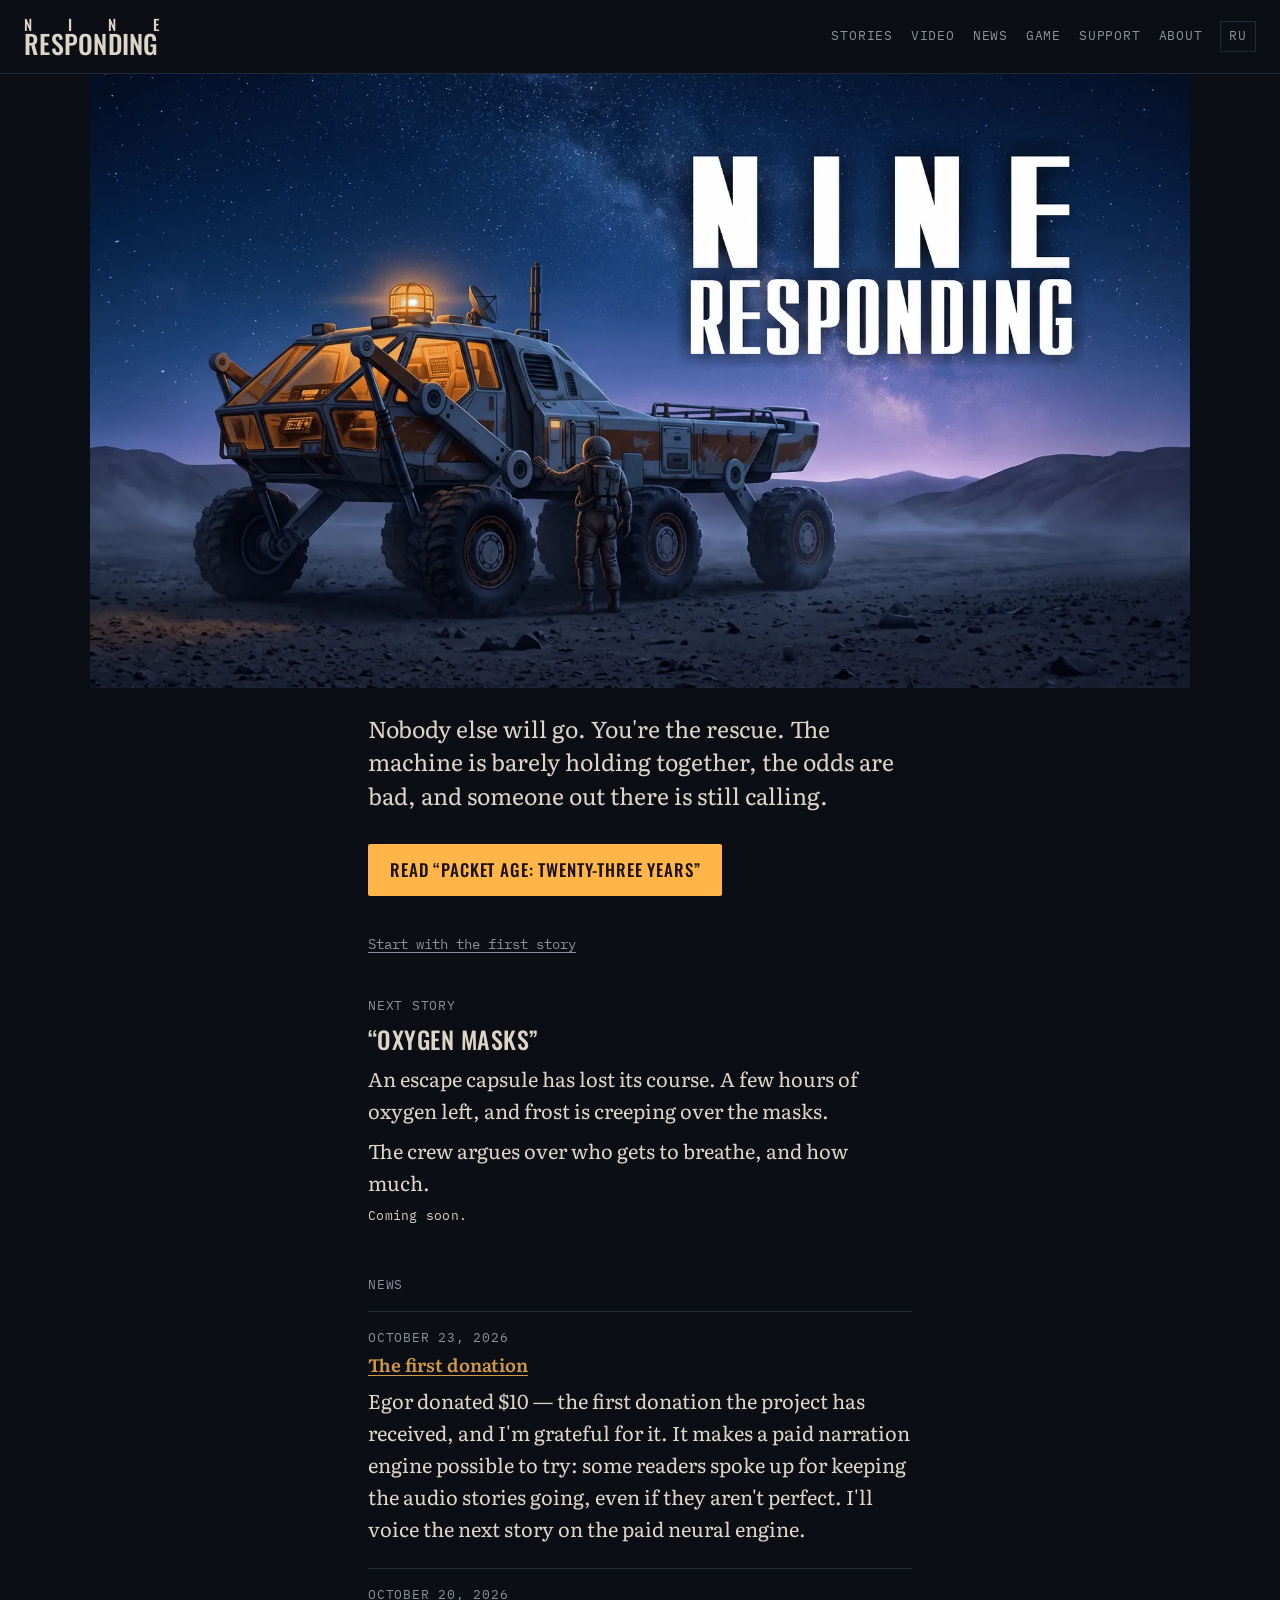
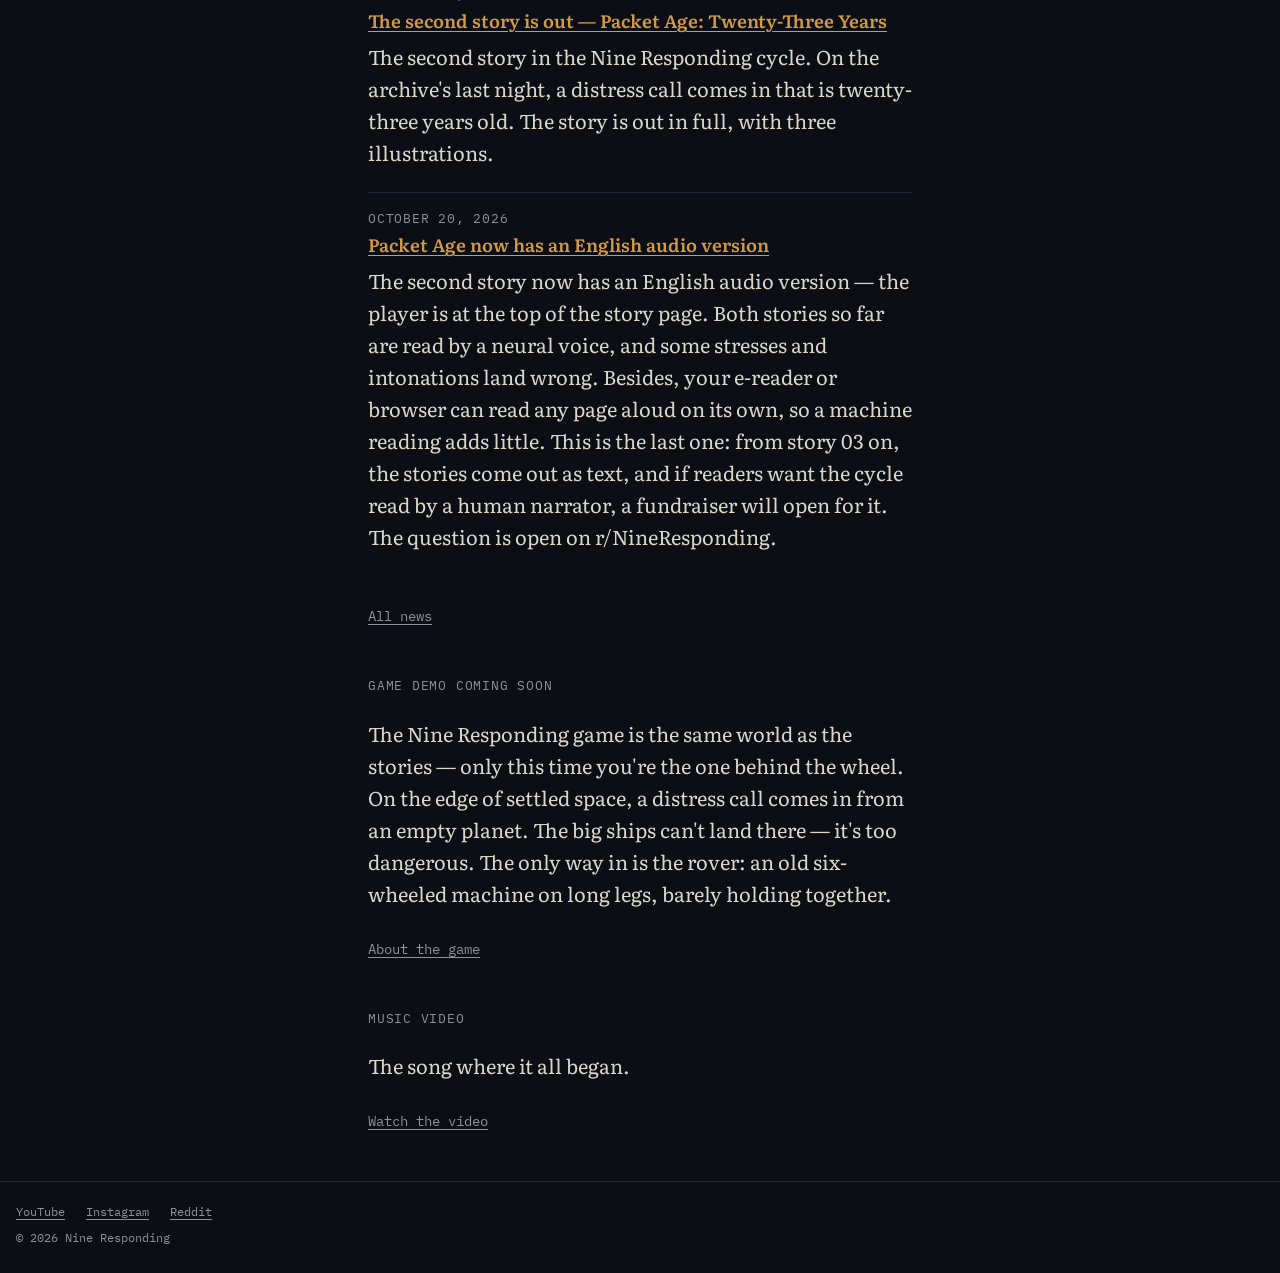
==== index.html @ 2dfd5218 "Сборка из a8caad0" ====
<!doctype html>
<html lang="en">
<head>
<meta charset="utf-8">
<meta name="viewport" content="width=device-width, initial-scale=1">
<title>Nine Responding</title>
<meta name="description" content="Nobody else will go. You&#x27;re the rescue. The machine is barely holding together, the odds are bad, and someone out there is still calling.">
<meta property="og:title" content="Nine Responding">
<meta property="og:description" content="Nobody else will go. You&#x27;re the rescue. The machine is barely holding together, the odds are bad, and someone out there is still calling.">
<meta property="og:type" content="website">
<script type="module" src="https://static.cloudflareinsights.com/beacon.min.js" data-cf-beacon='{"token": "5e5eaa38a6b947d298959b87df65c44a"}'></script>
<link rel="canonical" href="https://nineresponding.com/">
<meta property="og:image" content="https://nineresponding.com/assets/key-art-draft-1600.webp">
<meta name="theme-color" content="#0b0e14">
<link rel="icon" href="/favicon-32.png" type="image/png" sizes="32x32">
<link rel="apple-touch-icon" href="/apple-touch-icon.png">
<link rel="preload" href="/fonts/literata-cyrillic-400-normal.woff2" as="font" type="font/woff2" crossorigin>
<link rel="stylesheet" href="/style.css?v=d3aee0e0">
<script src="/site.js?v=2325789d" defer></script>
</head>
<body>
<a class="skip" href="#main">Skip to content</a>
<header class="site-header">
  <a class="logo" href="/" aria-label="Nine Responding">
    <span class="logo-top" aria-hidden="true"><span>N</span><span>I</span><span>N</span><span>E</span></span>
    <span class="logo-bottom" aria-hidden="true">RESPONDING</span>
  </a>
  <nav class="site-nav"><a href="/stories/">Stories</a><a href="/video/">Video</a><a href="/news/">News</a><a href="/game/">Game</a><a href="/support/">Support</a><a href="/about/">About</a><a class="lang" href="https://9resp.ru/" hreflang="ru" aria-label="Русская версия">RU</a></nav>
</header>
<main id="main">
<section class="hero"><img class="hero-art" src="/assets/key-art-draft-800.webp" srcset="/assets/key-art-draft-800.webp 800w, /assets/key-art-draft-1600.webp 1600w" sizes="(min-width: 1100px) 1100px, 100vw" width="1600" height="893" alt="A six-wheeled rover with an amber beacon and a person in a spacesuit on a night plain under a starry sky" fetchpriority="high"><div class="hero-text wrap"><p class="logline">Nobody else will go. You&#x27;re the rescue. The machine is barely holding together, the odds are bad, and someone out there is still calling.</p><a class="btn btn-primary" href="/stories/02-packet-age/">Read “Packet Age: Twenty-Three Years”</a><p><a class="quiet" href="/stories/01-rover-graveyard/">Start with the first story</a></p></div></section>
<section class="next-story wrap block"><h2 class="label">Next story</h2><p class="next-title">“Oxygen Masks”</p><p class="next-teaser">An escape capsule has lost its course. A few hours of oxygen left, and frost is creeping over the masks.</p><p class="next-teaser">The crew argues over who gets to breathe, and how much.</p><p class="next-date">Coming soon.</p></section>
<section class="wrap block"><h2 class="label">News</h2><ul class="news"><li><p class="meta">October 23, 2026</p><h3><a href="/support/">The first donation</a></h3><p>Egor donated $10 — the first donation the project has received, and I'm grateful for it. It makes a paid narration engine possible to try: some readers spoke up for keeping the audio stories going, even if they aren't perfect. I'll voice the next story on the paid neural engine.</p></li><li><p class="meta">October 20, 2026</p><h3><a href="/stories/02-packet-age/">The second story is out — Packet Age: Twenty-Three Years</a></h3><p>The second story in the Nine Responding cycle. On the archive's last night, a distress call comes in that is twenty-three years old. The story is out in full, with three illustrations.</p></li><li><p class="meta">October 20, 2026</p><h3><a href="https://www.reddit.com/r/NineResponding/comments/1xal564/audio_for_packet_age_is_up_and_its_the_last_one/">Packet Age now has an English audio version</a></h3><p>The second story now has an English audio version — the player is at the top of the story page. Both stories so far are read by a neural voice, and some stresses and intonations land wrong. Besides, your e-reader or browser can read any page aloud on its own, so a machine reading adds little. This is the last one: from story 03 on, the stories come out as text, and if readers want the cycle read by a human narrator, a fundraiser will open for it. The question is open on r/NineResponding.</p></li></ul><p><a class="quiet" href="/news/">All news</a></p></section>
<section class="wrap block"><h2 class="label">Game demo coming soon</h2><p>The Nine Responding game is the same world as the stories — only this time you're the one behind the wheel. On the edge of settled space, a distress call comes in from an empty planet. The big ships can't land there — it's too dangerous. The only way in is the rover: an old six-wheeled machine on long legs, barely holding together.</p><p><a class="quiet" href="/game/">About the game</a></p></section>
<section class="wrap block"><h2 class="label">Music video</h2><p>The song where it all began.</p><p><a class="quiet" href="/video/">Watch the video</a></p></section>
</main>
<footer class="site-footer">
  <p class="socials"><a href="https://www.youtube.com/channel/UCDB4anseFL0eSQk6nNHwFkQ" rel="noopener" target="_blank">YouTube</a> <a href="https://www.instagram.com/nineresponding/" rel="noopener" target="_blank">Instagram</a> <a href="https://www.reddit.com/r/NineResponding/" rel="noopener" target="_blank">Reddit</a></p>
  <p>© 2026 Nine Responding</p>
</footer>
</body>
</html>
---- style.css ----
/* Nine Responding — тёмная кабина, янтарные приборы. Сначала мобильная версия. */

@font-face { font-family: "Literata"; font-style: normal; font-weight: 400; font-display: swap;
  src: url(/fonts/literata-cyrillic-400-normal.woff2) format("woff2");
  unicode-range: U+0301,U+0400-045F,U+0490-0491,U+04B0-04B1,U+2116; }
@font-face { font-family: "Literata"; font-style: normal; font-weight: 400; font-display: swap;
  src: url(/fonts/literata-latin-400-normal.woff2) format("woff2");
  unicode-range: U+0000-00FF,U+0131,U+0152-0153,U+02BB-02BC,U+02C6,U+02DA,U+02DC,U+0304,U+0308,U+0329,U+2000-206F,U+20AC,U+2122,U+2191,U+2193,U+2212,U+2215,U+FEFF,U+FFFD; }
@font-face { font-family: "Literata"; font-style: italic; font-weight: 400; font-display: swap;
  src: url(/fonts/literata-cyrillic-400-italic.woff2) format("woff2");
  unicode-range: U+0301,U+0400-045F,U+0490-0491,U+04B0-04B1,U+2116; }
@font-face { font-family: "Literata"; font-style: italic; font-weight: 400; font-display: swap;
  src: url(/fonts/literata-latin-400-italic.woff2) format("woff2");
  unicode-range: U+0000-00FF,U+0131,U+0152-0153,U+02BB-02BC,U+02C6,U+02DA,U+02DC,U+0304,U+0308,U+0329,U+2000-206F,U+20AC,U+2122,U+2191,U+2193,U+2212,U+2215,U+FEFF,U+FFFD; }
@font-face { font-family: "Literata"; font-style: normal; font-weight: 600; font-display: swap;
  src: url(/fonts/literata-cyrillic-600-normal.woff2) format("woff2");
  unicode-range: U+0301,U+0400-045F,U+0490-0491,U+04B0-04B1,U+2116; }
@font-face { font-family: "Literata"; font-style: normal; font-weight: 600; font-display: swap;
  src: url(/fonts/literata-latin-600-normal.woff2) format("woff2");
  unicode-range: U+0000-00FF,U+0131,U+0152-0153,U+02BB-02BC,U+02C6,U+02DA,U+02DC,U+0304,U+0308,U+0329,U+2000-206F,U+20AC,U+2122,U+2191,U+2193,U+2212,U+2215,U+FEFF,U+FFFD; }
@font-face { font-family: "Oswald"; font-weight: 500; font-display: swap;
  src: url(/fonts/oswald-cyrillic-500-normal.woff2) format("woff2");
  unicode-range: U+0301,U+0400-045F,U+0490-0491,U+04B0-04B1,U+2116; }
@font-face { font-family: "Oswald"; font-weight: 500; font-display: swap;
  src: url(/fonts/oswald-latin-500-normal.woff2) format("woff2");
  unicode-range: U+0000-00FF,U+0131,U+0152-0153,U+02BB-02BC,U+02C6,U+02DA,U+02DC,U+0304,U+0308,U+0329,U+2000-206F,U+20AC,U+2122,U+2191,U+2193,U+2212,U+2215,U+FEFF,U+FFFD; }
@font-face { font-family: "IBM Plex Mono"; font-weight: 400; font-display: swap;
  src: url(/fonts/ibm-plex-mono-cyrillic-400-normal.woff2) format("woff2");
  unicode-range: U+0301,U+0400-045F,U+0490-0491,U+04B0-04B1,U+2116; }
@font-face { font-family: "IBM Plex Mono"; font-weight: 400; font-display: swap;
  src: url(/fonts/ibm-plex-mono-latin-400-normal.woff2) format("woff2");
  unicode-range: U+0000-00FF,U+0131,U+0152-0153,U+02BB-02BC,U+02C6,U+02DA,U+02DC,U+0304,U+0308,U+0329,U+2000-206F,U+20AC,U+2122,U+2191,U+2193,U+2212,U+2215,U+FEFF,U+FFFD; }

:root {
  --bg: #0b0e14;
  --bg-raised: #121824;
  --line: #222a39;
  --text: #ddd6c8;
  --muted: #8d919b;
  --amber: #ffb547;
  --amber-dim: #d39a45;
  --on-amber: #1a1206;
  --read: "Literata", Georgia, serif;
  --display: "Oswald", "Arial Narrow", sans-serif;
  --mono: "IBM Plex Mono", ui-monospace, monospace;
  --gutter: 16px;
  color-scheme: dark;
}

*, *::before, *::after { box-sizing: border-box; }
html { -webkit-text-size-adjust: 100%; }
body {
  margin: 0;
  background: var(--bg);
  color: var(--text);
  font: 400 18px/1.6 var(--read);
  min-height: 100vh;
  display: flex;
  flex-direction: column;
}
main { flex: 1; }
img { max-width: 100%; height: auto; display: block; }
a { color: var(--amber-dim); text-underline-offset: 3px; }
a:hover { color: var(--amber); }
:focus-visible { outline: 2px solid var(--amber); outline-offset: 3px; }

.skip { position: absolute; left: -9999px; }
.skip:focus { left: var(--gutter); top: 8px; background: var(--amber); color: var(--on-amber); padding: 6px 10px; z-index: 10; }

.wrap { max-width: 36rem; margin: 0 auto; padding: 0 var(--gutter); }

/* шапка */
.site-header {
  display: flex; flex-wrap: wrap; align-items: center; justify-content: space-between;
  gap: 12px 20px; padding: 14px var(--gutter);
  border-bottom: 1px solid var(--line);
}
.logo { display: inline-flex; flex-direction: column; text-decoration: none; color: var(--text);
  font-family: var(--display); font-weight: 500; text-transform: uppercase; line-height: .9; }
.logo:hover { color: var(--amber); }
.logo-top { display: flex; justify-content: space-between; font-size: 13px; }
.logo-bottom { font-size: 22px; letter-spacing: .01em; }
.site-nav { display: flex; flex-wrap: wrap; gap: 4px 18px; font: 400 13px/1.4 var(--mono); text-transform: uppercase; letter-spacing: .06em; }
.site-nav a { color: var(--muted); text-decoration: none; padding: 6px 0; }
.site-nav a:hover, .site-nav a[aria-current] { color: var(--amber); }
.site-nav .lang { border: 1px solid var(--line); padding: 5px 8px; }

/* подписи-приборы */
.meta, .label, .note, .caption, .next-date, .end-mark, .draft {
  font-family: var(--mono); font-size: 13px; letter-spacing: .06em; text-transform: uppercase; color: var(--muted);
}
.label { margin: 0 0 16px; font-weight: 400; }
.note, .caption { text-transform: none; letter-spacing: 0; }

/* кнопки */
.btn {
  display: block; text-align: center; text-decoration: none;
  font: 500 17px/1.2 var(--display); text-transform: uppercase; letter-spacing: .05em;
  padding: 16px 22px; margin: 8px 0; border-radius: 2px;
}
.btn-primary { background: var(--amber); color: var(--on-amber); }
.btn-primary:hover { background: #ffc66e; color: var(--on-amber); }
.btn-secondary { border: 1px solid var(--amber-dim); color: var(--amber-dim); }
.btn-secondary:hover { border-color: var(--amber); color: var(--amber); }
.quiet { font-family: var(--mono); font-size: 14px; color: var(--muted); }

/* главная */
.hero { margin-bottom: 40px; }
.hero-art { width: 100%; max-width: 1100px; margin: 0 auto; }
.hero-text { padding-top: 24px; }
.logline { font-size: 21px; line-height: 1.45; margin: 0 0 24px; }
.block { margin-bottom: 48px; }

/* списки */
.page-title { font: 500 30px/1.15 var(--display); text-transform: uppercase; letter-spacing: .03em; margin: 32px 0 24px; }
.section-title { font: 500 22px/1.2 var(--display); text-transform: uppercase; letter-spacing: .06em; color: var(--amber); margin: 40px 0 16px; }
.cards, .news { list-style: none; margin: 0; padding: 0; }
.card { border-top: 1px solid var(--line); }
.card a { display: flex; gap: 16px; align-items: flex-start; padding: 20px 0; color: inherit; text-decoration: none; }
.card-thumb { flex: none; width: 112px; height: 84px; object-fit: cover; border-radius: 2px; background: var(--bg-raised); }
.card-text { min-width: 0; }
.card a:hover .card-title { color: var(--amber); }
.card .meta { margin: 0 0 6px; }
.card-title { font: 500 24px/1.2 var(--display); text-transform: uppercase; letter-spacing: .02em; margin: 0 0 8px; }
.card-summary { margin: 0; color: var(--muted); }
.news li { border-top: 1px solid var(--line); padding: 16px 0; }
.news .meta { margin: 0 0 4px; }
.news h3 { font: 600 18px/1.35 var(--read); margin: 0 0 6px; }
.news p { margin: 0 0 8px; }

/* рассказ */
.story { padding-top: 32px; padding-bottom: 24px; }
.story .meta { margin: 0 0 8px; }
.story-title { font: 500 34px/1.1 var(--display); text-transform: uppercase; letter-spacing: .02em; margin: 0 0 40px; }
.prose p { margin: 0; text-indent: 1.5em; hyphens: auto; }
.prose h2 + p, .prose figure + p, .prose p:first-child { text-indent: 0; }
.prose h2 {
  font: 500 22px/1.2 var(--display); text-transform: uppercase; letter-spacing: .06em; color: var(--amber);
  margin: 56px 0 24px;
}
.prose h2::before { content: ""; display: block; width: 32px; border-top: 1px solid var(--amber-dim); margin-bottom: 14px; }
.prose > h2:first-child { margin-top: 0; }
.story-end { margin-top: 56px; padding-top: 24px; border-top: 1px solid var(--line); }
.end-mark { margin: 0 0 24px; }
.next-date { color: var(--amber); margin: 0 0 12px; }
.story-end .note { margin: 4px 0 28px; }
.feedback { margin: 0 0 28px; }
.feedback p { margin: 0 0 4px; }
.next-link { font-family: var(--display); text-transform: uppercase; letter-spacing: .04em; font-size: 18px; }
.draft { color: var(--on-amber); background: var(--amber-dim); padding: 6px 10px; margin: 0 0 24px; }

/* клип */
.video { position: relative; aspect-ratio: 16 / 9; background: var(--bg-raised); }
.video iframe, .video video { position: absolute; inset: 0; width: 100%; height: 100%; border: 0; }

.wallet { font-family: var(--mono); word-break: break-all; background: var(--bg-raised); padding: 12px; }
.lead { font-size: 20px; }

/* подвал */
.site-footer { border-top: 1px solid var(--line); padding: 20px var(--gutter); font: 400 12px/1.6 var(--mono); color: var(--muted); }
.site-footer p { margin: 0 0 6px; }
.socials a { margin-right: 14px; color: var(--muted); }
.socials:empty { display: none; }

@media (min-width: 640px) {
  body { font-size: 19px; }
  .btn { display: inline-block; }
  .logo-top { font-size: 15px; }
  .logo-bottom { font-size: 26px; }
  .story-title { font-size: 44px; }
  .page-title { font-size: 36px; }
  .logline { font-size: 23px; }
  .card-thumb { width: 160px; height: 120px; }
  .site-header { padding: 18px 24px; }
}

@media (min-width: 1000px) {
  body { font-size: 20px; }
}

@media (prefers-reduced-motion: reduce) {
  * { scroll-behavior: auto !important; transition: none !important; }
}

/* отклик — тише главной кнопки */
.feedback .btn { display: inline-block; font-size: 14px; padding: 9px 16px; }

/* подпись автора и иллюстрации */
.byline { font: 400 13px/1.4 var(--mono); letter-spacing: .04em; color: var(--muted); margin: -28px 0 40px; }
.prose figure { margin: 32px calc(-1 * var(--gutter)); }
.prose figure img { width: 100%; }
@media (min-width: 640px) { .prose figure { margin: 40px 0; } }
.next-date .countdown { color: var(--amber); }
.next-date { text-transform: none; letter-spacing: .02em; color: var(--text); }

/* обо мне */
.about .byline { margin: -12px 0 28px; }
.about p:not(.byline) { margin: 0 0 1em; }
.about .btn { margin-top: 24px; }

.prose figure video { width: 100%; height: auto; display: block; background: var(--bg-raised); }

/* следующий рассказ */
.next-story .label { margin-bottom: 8px; }
.next-title { font: 500 24px/1.2 var(--display); text-transform: uppercase; letter-spacing: .02em; margin: 0 0 8px; }
.next-teaser { margin: 0 0 8px; }
.story-end .next-story { margin: 0 0 28px; }

/* аудиоверсия */
.audio { margin: -16px 0 40px; }
.audio .label { margin-bottom: 8px; }
.audio audio { width: 100%; display: block; }
.audio .note { margin: 8px 0 0; }

/* клип и страница игры */
.clip .video { margin-top: 24px; }
.game p { margin: 0 0 1em; }
.game .btn { margin-top: 24px; }
.game .clip { margin: 32px 0; }

/* знак службы в конце рассказа */
.end-mark { display: flex; align-items: center; gap: 14px; }
.end-mark .emblem { width: 48px; height: 48px; flex: none; }

/* кошелёк */
.wallet-box { margin: 24px 0; }
.btn + .wallet-box { margin-top: 48px; }
.wallet-title { font: 500 22px/1.2 var(--display); text-transform: uppercase; letter-spacing: .06em; color: var(--amber); margin: 0 0 16px; }
.wallet-title::before { content: ""; display: block; width: 32px; border-top: 1px solid var(--amber-dim); margin-bottom: 14px; }
.wallet-box .note { margin: 0 0 8px; }
.wallet-box .copy { display: inline-block; font-size: 14px; padding: 9px 16px; margin: 12px 0; cursor: pointer; background: none; }
.wallet-qr { width: 160px; height: 160px; margin-top: 8px; border-radius: 2px; }
.new-mark { color: var(--amber); }
.cards + .next-story { border-top: 1px solid var(--line); padding-top: 20px; margin-top: 0; }
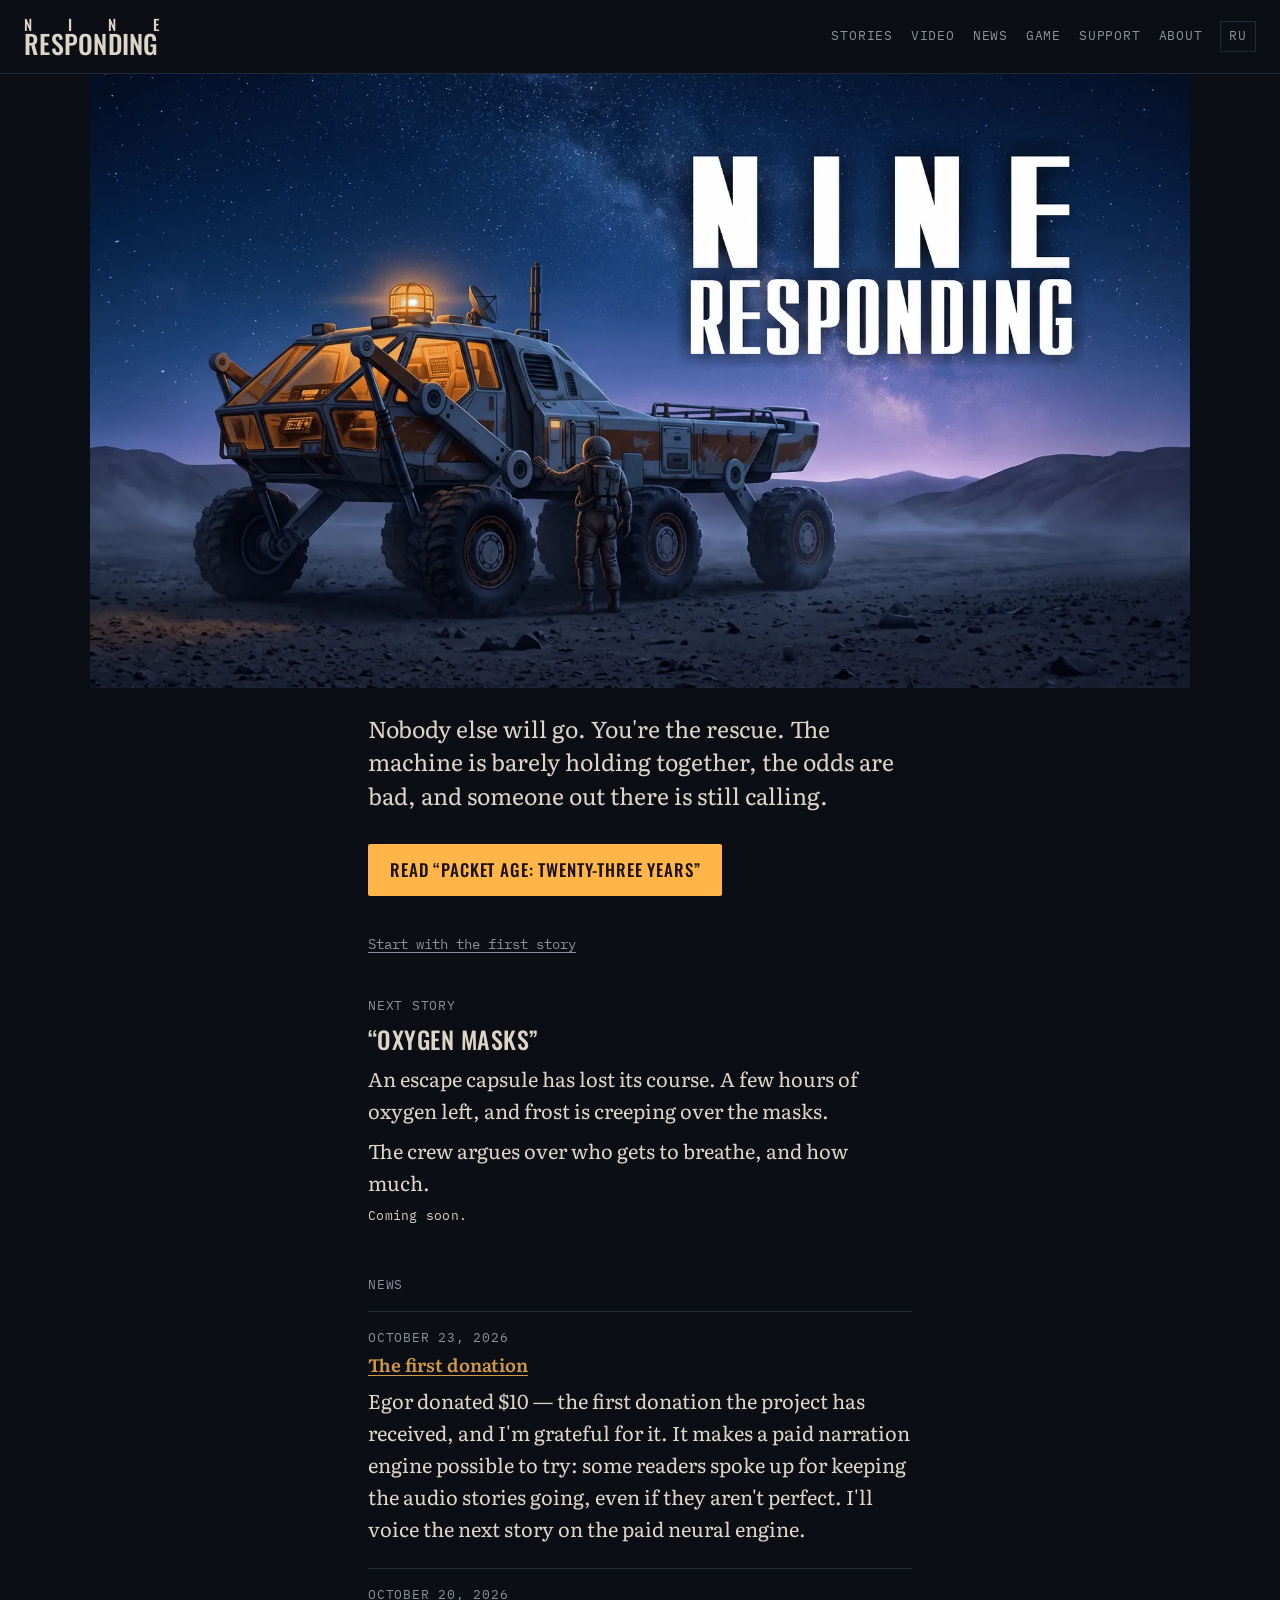
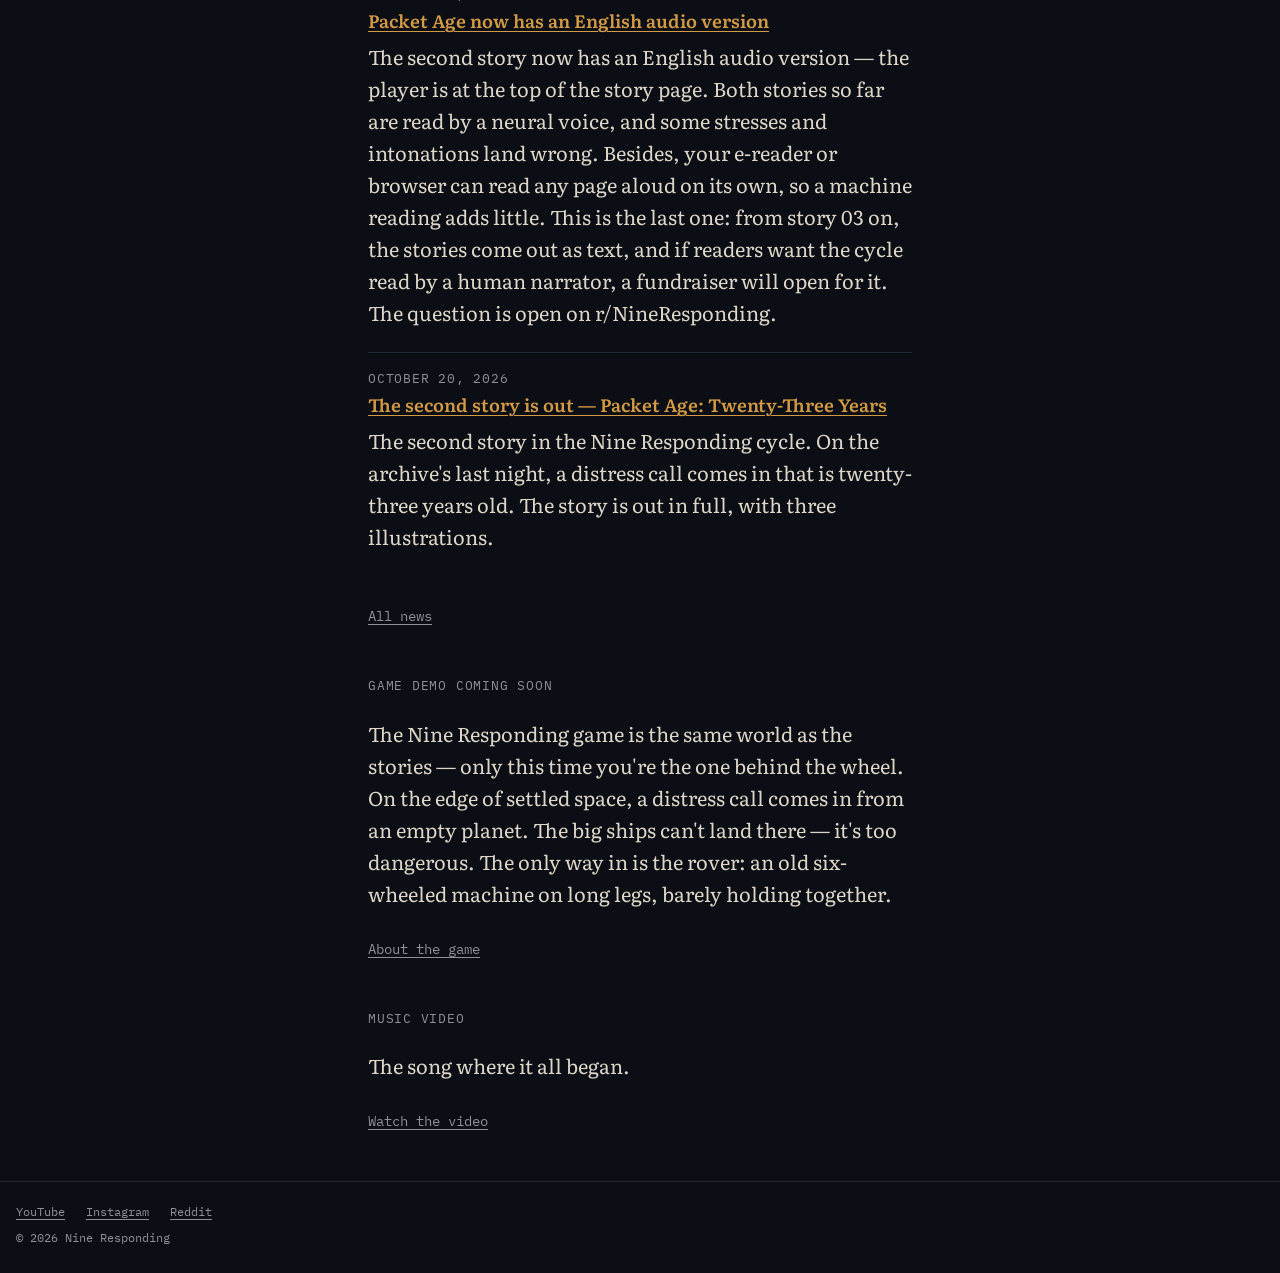
==== commit e08dc00c: "Сборка из a8caad0" ====
--- a/index.html
+++ b/index.html
@@ -30,7 +30,7 @@
 <main id="main">
 <section class="hero"><img class="hero-art" src="/assets/key-art-draft-800.webp" srcset="/assets/key-art-draft-800.webp 800w, /assets/key-art-draft-1600.webp 1600w" sizes="(min-width: 1100px) 1100px, 100vw" width="1600" height="893" alt="A six-wheeled rover with an amber beacon and a person in a spacesuit on a night plain under a starry sky" fetchpriority="high"><div class="hero-text wrap"><p class="logline">Nobody else will go. You&#x27;re the rescue. The machine is barely holding together, the odds are bad, and someone out there is still calling.</p><a class="btn btn-primary" href="/stories/02-packet-age/">Read “Packet Age: Twenty-Three Years”</a><p><a class="quiet" href="/stories/01-rover-graveyard/">Start with the first story</a></p></div></section>
 <section class="next-story wrap block"><h2 class="label">Next story</h2><p class="next-title">“Oxygen Masks”</p><p class="next-teaser">An escape capsule has lost its course. A few hours of oxygen left, and frost is creeping over the masks.</p><p class="next-teaser">The crew argues over who gets to breathe, and how much.</p><p class="next-date">Coming soon.</p></section>
-<section class="wrap block"><h2 class="label">News</h2><ul class="news"><li><p class="meta">October 23, 2026</p><h3><a href="/support/">The first donation</a></h3><p>Egor donated $10 — the first donation the project has received, and I'm grateful for it. It makes a paid narration engine possible to try: some readers spoke up for keeping the audio stories going, even if they aren't perfect. I'll voice the next story on the paid neural engine.</p></li><li><p class="meta">October 20, 2026</p><h3><a href="/stories/02-packet-age/">The second story is out — Packet Age: Twenty-Three Years</a></h3><p>The second story in the Nine Responding cycle. On the archive's last night, a distress call comes in that is twenty-three years old. The story is out in full, with three illustrations.</p></li><li><p class="meta">October 20, 2026</p><h3><a href="https://www.reddit.com/r/NineResponding/comments/1xal564/audio_for_packet_age_is_up_and_its_the_last_one/">Packet Age now has an English audio version</a></h3><p>The second story now has an English audio version — the player is at the top of the story page. Both stories so far are read by a neural voice, and some stresses and intonations land wrong. Besides, your e-reader or browser can read any page aloud on its own, so a machine reading adds little. This is the last one: from story 03 on, the stories come out as text, and if readers want the cycle read by a human narrator, a fundraiser will open for it. The question is open on r/NineResponding.</p></li></ul><p><a class="quiet" href="/news/">All news</a></p></section>
+<section class="wrap block"><h2 class="label">News</h2><ul class="news"><li><p class="meta">October 23, 2026</p><h3><a href="/support/">The first donation</a></h3><p>Egor donated $10 — the first donation the project has received, and I'm grateful for it. It makes a paid narration engine possible to try: some readers spoke up for keeping the audio stories going, even if they aren't perfect. I'll voice the next story on the paid neural engine.</p></li><li><p class="meta">October 20, 2026</p><h3><a href="https://www.reddit.com/r/NineResponding/comments/1xal564/audio_for_packet_age_is_up_and_its_the_last_one/">Packet Age now has an English audio version</a></h3><p>The second story now has an English audio version — the player is at the top of the story page. Both stories so far are read by a neural voice, and some stresses and intonations land wrong. Besides, your e-reader or browser can read any page aloud on its own, so a machine reading adds little. This is the last one: from story 03 on, the stories come out as text, and if readers want the cycle read by a human narrator, a fundraiser will open for it. The question is open on r/NineResponding.</p></li><li><p class="meta">October 20, 2026</p><h3><a href="/stories/02-packet-age/">The second story is out — Packet Age: Twenty-Three Years</a></h3><p>The second story in the Nine Responding cycle. On the archive's last night, a distress call comes in that is twenty-three years old. The story is out in full, with three illustrations.</p></li></ul><p><a class="quiet" href="/news/">All news</a></p></section>
 <section class="wrap block"><h2 class="label">Game demo coming soon</h2><p>The Nine Responding game is the same world as the stories — only this time you're the one behind the wheel. On the edge of settled space, a distress call comes in from an empty planet. The big ships can't land there — it's too dangerous. The only way in is the rover: an old six-wheeled machine on long legs, barely holding together.</p><p><a class="quiet" href="/game/">About the game</a></p></section>
 <section class="wrap block"><h2 class="label">Music video</h2><p>The song where it all began.</p><p><a class="quiet" href="/video/">Watch the video</a></p></section>
 </main>
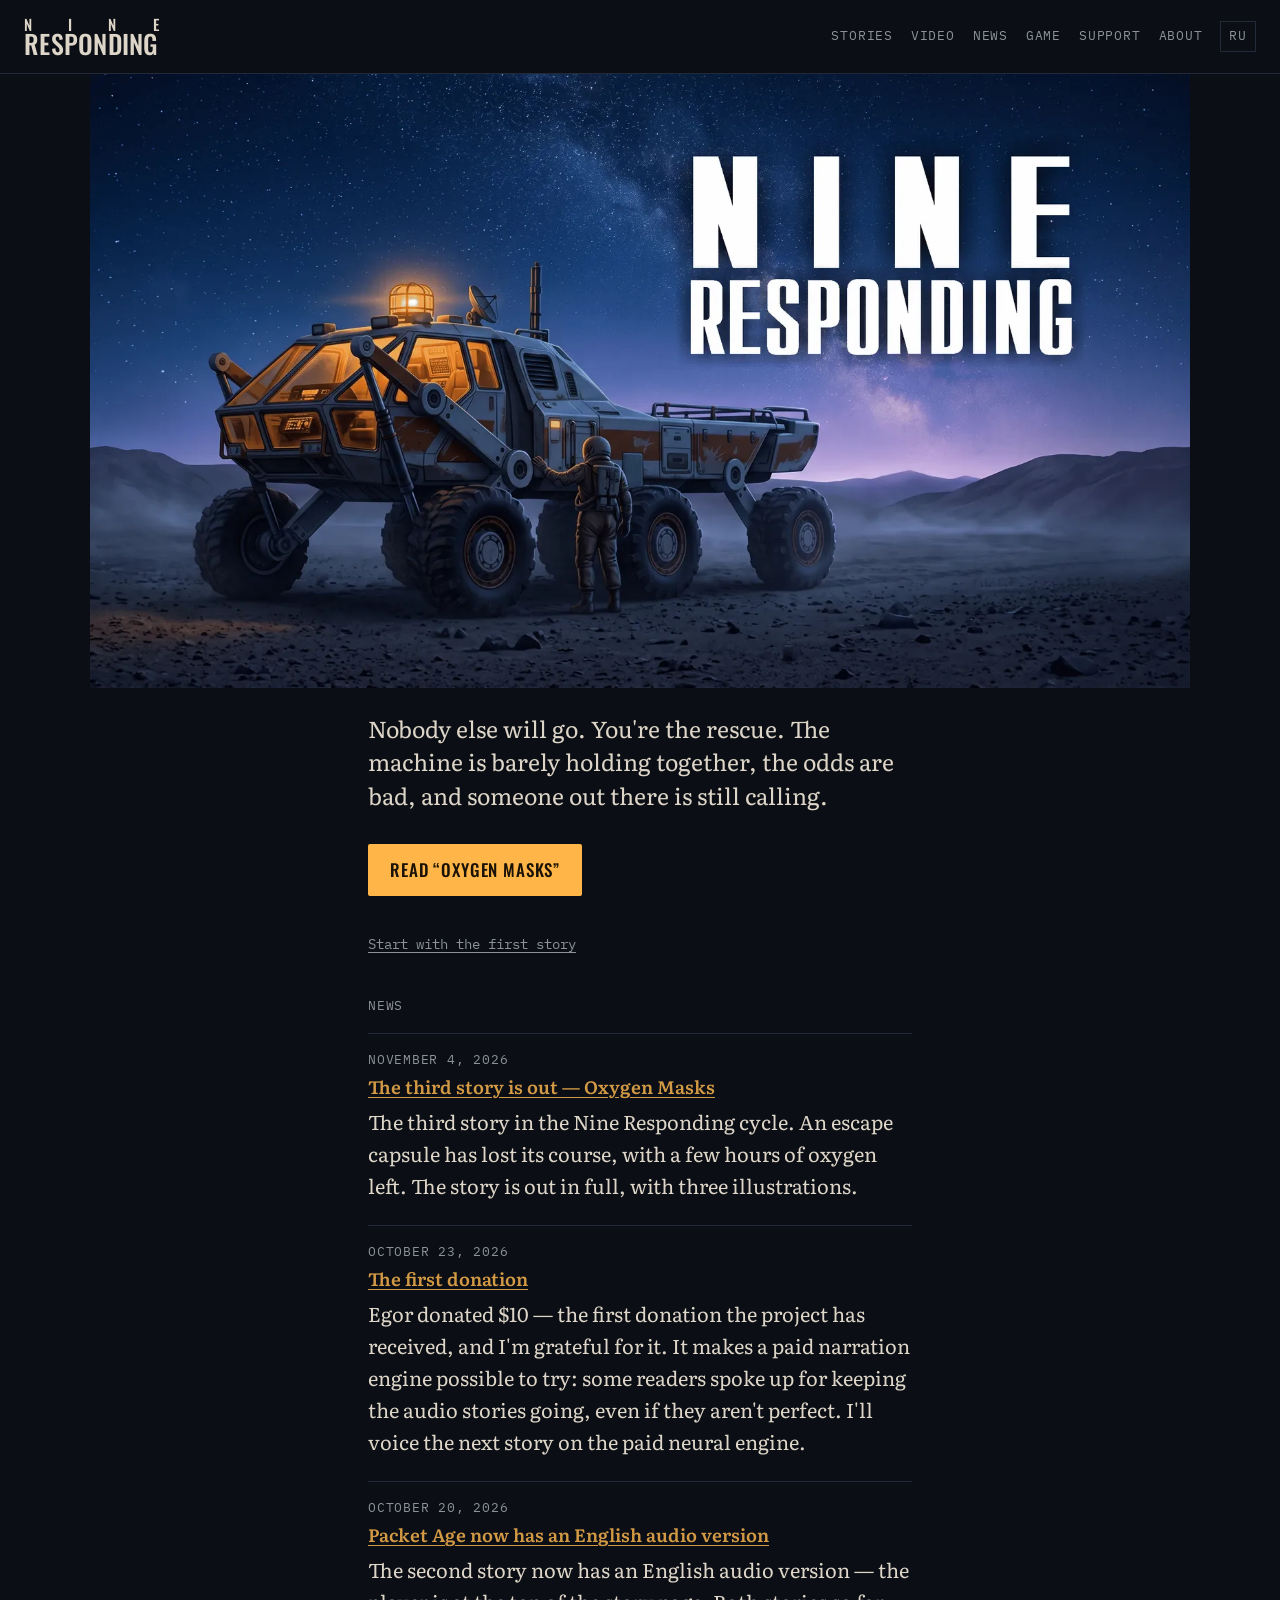
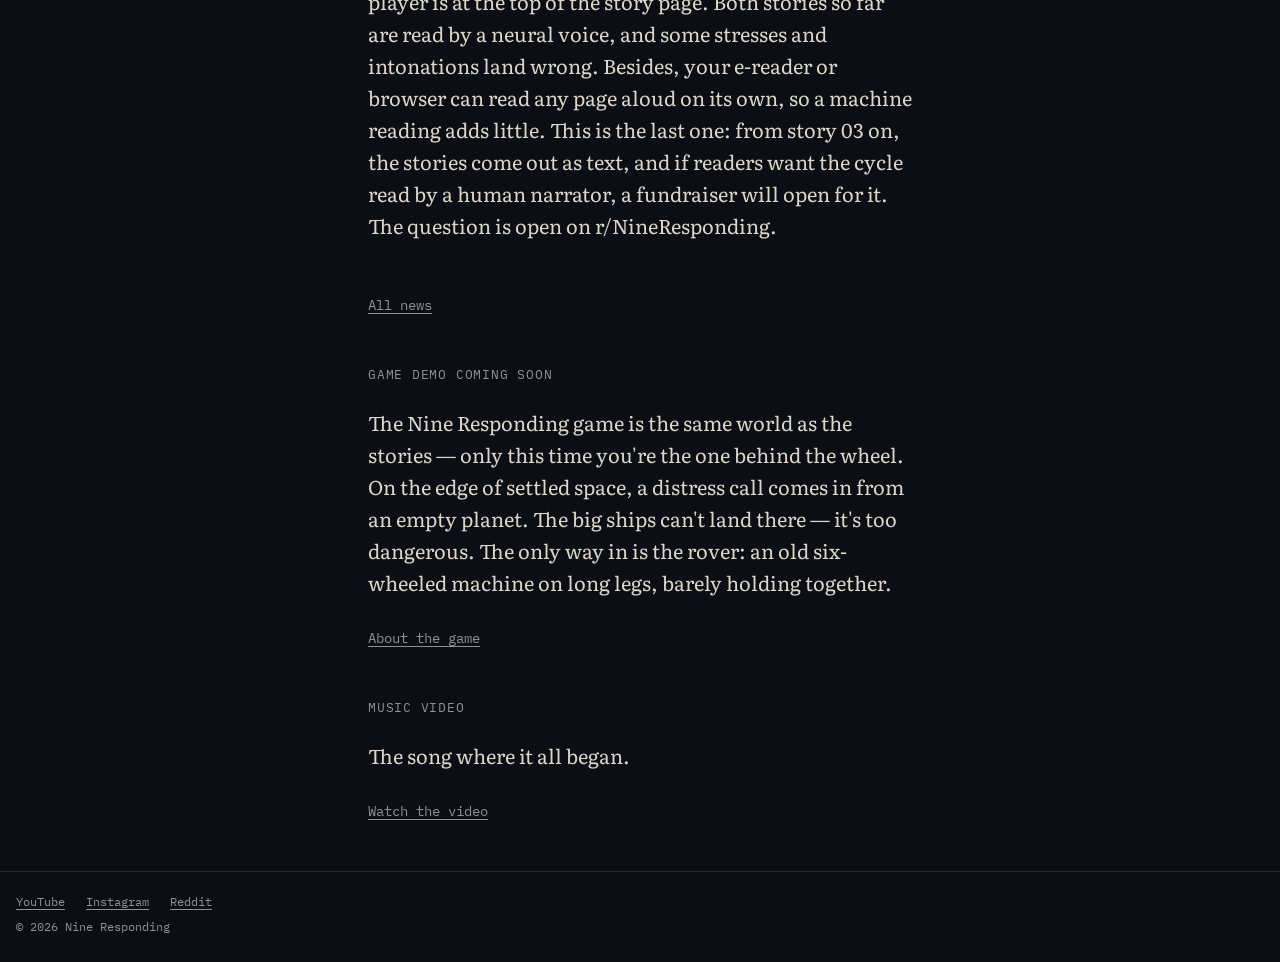
==== commit 98d0b1c8: "Сборка из e8b626c" ====
--- a/index.html
+++ b/index.html
@@ -28,9 +28,9 @@
   <nav class="site-nav"><a href="/stories/">Stories</a><a href="/video/">Video</a><a href="/news/">News</a><a href="/game/">Game</a><a href="/support/">Support</a><a href="/about/">About</a><a class="lang" href="https://9resp.ru/" hreflang="ru" aria-label="Русская версия">RU</a></nav>
 </header>
 <main id="main">
-<section class="hero"><img class="hero-art" src="/assets/key-art-draft-800.webp" srcset="/assets/key-art-draft-800.webp 800w, /assets/key-art-draft-1600.webp 1600w" sizes="(min-width: 1100px) 1100px, 100vw" width="1600" height="893" alt="A six-wheeled rover with an amber beacon and a person in a spacesuit on a night plain under a starry sky" fetchpriority="high"><div class="hero-text wrap"><p class="logline">Nobody else will go. You&#x27;re the rescue. The machine is barely holding together, the odds are bad, and someone out there is still calling.</p><a class="btn btn-primary" href="/stories/02-packet-age/">Read “Packet Age: Twenty-Three Years”</a><p><a class="quiet" href="/stories/01-rover-graveyard/">Start with the first story</a></p></div></section>
-<section class="next-story wrap block"><h2 class="label">Next story</h2><p class="next-title">“Oxygen Masks”</p><p class="next-teaser">An escape capsule has lost its course. A few hours of oxygen left, and frost is creeping over the masks.</p><p class="next-teaser">The crew argues over who gets to breathe, and how much.</p><p class="next-date">Coming soon.</p></section>
-<section class="wrap block"><h2 class="label">News</h2><ul class="news"><li><p class="meta">October 23, 2026</p><h3><a href="/support/">The first donation</a></h3><p>Egor donated $10 — the first donation the project has received, and I'm grateful for it. It makes a paid narration engine possible to try: some readers spoke up for keeping the audio stories going, even if they aren't perfect. I'll voice the next story on the paid neural engine.</p></li><li><p class="meta">October 20, 2026</p><h3><a href="https://www.reddit.com/r/NineResponding/comments/1xal564/audio_for_packet_age_is_up_and_its_the_last_one/">Packet Age now has an English audio version</a></h3><p>The second story now has an English audio version — the player is at the top of the story page. Both stories so far are read by a neural voice, and some stresses and intonations land wrong. Besides, your e-reader or browser can read any page aloud on its own, so a machine reading adds little. This is the last one: from story 03 on, the stories come out as text, and if readers want the cycle read by a human narrator, a fundraiser will open for it. The question is open on r/NineResponding.</p></li><li><p class="meta">October 20, 2026</p><h3><a href="/stories/02-packet-age/">The second story is out — Packet Age: Twenty-Three Years</a></h3><p>The second story in the Nine Responding cycle. On the archive's last night, a distress call comes in that is twenty-three years old. The story is out in full, with three illustrations.</p></li></ul><p><a class="quiet" href="/news/">All news</a></p></section>
+<section class="hero"><img class="hero-art" src="/assets/key-art-draft-800.webp" srcset="/assets/key-art-draft-800.webp 800w, /assets/key-art-draft-1600.webp 1600w" sizes="(min-width: 1100px) 1100px, 100vw" width="1600" height="893" alt="A six-wheeled rover with an amber beacon and a person in a spacesuit on a night plain under a starry sky" fetchpriority="high"><div class="hero-text wrap"><p class="logline">Nobody else will go. You&#x27;re the rescue. The machine is barely holding together, the odds are bad, and someone out there is still calling.</p><a class="btn btn-primary" href="/stories/03-oxygen-masks/">Read “Oxygen Masks”</a><p><a class="quiet" href="/stories/01-rover-graveyard/">Start with the first story</a></p></div></section>
+
+<section class="wrap block"><h2 class="label">News</h2><ul class="news"><li><p class="meta">November 4, 2026</p><h3><a href="/stories/03-oxygen-masks/">The third story is out — Oxygen Masks</a></h3><p>The third story in the Nine Responding cycle. An escape capsule has lost its course, with a few hours of oxygen left. The story is out in full, with three illustrations.</p></li><li><p class="meta">October 23, 2026</p><h3><a href="/support/">The first donation</a></h3><p>Egor donated $10 — the first donation the project has received, and I'm grateful for it. It makes a paid narration engine possible to try: some readers spoke up for keeping the audio stories going, even if they aren't perfect. I'll voice the next story on the paid neural engine.</p></li><li><p class="meta">October 20, 2026</p><h3><a href="https://www.reddit.com/r/NineResponding/comments/1xal564/audio_for_packet_age_is_up_and_its_the_last_one/">Packet Age now has an English audio version</a></h3><p>The second story now has an English audio version — the player is at the top of the story page. Both stories so far are read by a neural voice, and some stresses and intonations land wrong. Besides, your e-reader or browser can read any page aloud on its own, so a machine reading adds little. This is the last one: from story 03 on, the stories come out as text, and if readers want the cycle read by a human narrator, a fundraiser will open for it. The question is open on r/NineResponding.</p></li></ul><p><a class="quiet" href="/news/">All news</a></p></section>
 <section class="wrap block"><h2 class="label">Game demo coming soon</h2><p>The Nine Responding game is the same world as the stories — only this time you're the one behind the wheel. On the edge of settled space, a distress call comes in from an empty planet. The big ships can't land there — it's too dangerous. The only way in is the rover: an old six-wheeled machine on long legs, barely holding together.</p><p><a class="quiet" href="/game/">About the game</a></p></section>
 <section class="wrap block"><h2 class="label">Music video</h2><p>The song where it all began.</p><p><a class="quiet" href="/video/">Watch the video</a></p></section>
 </main>
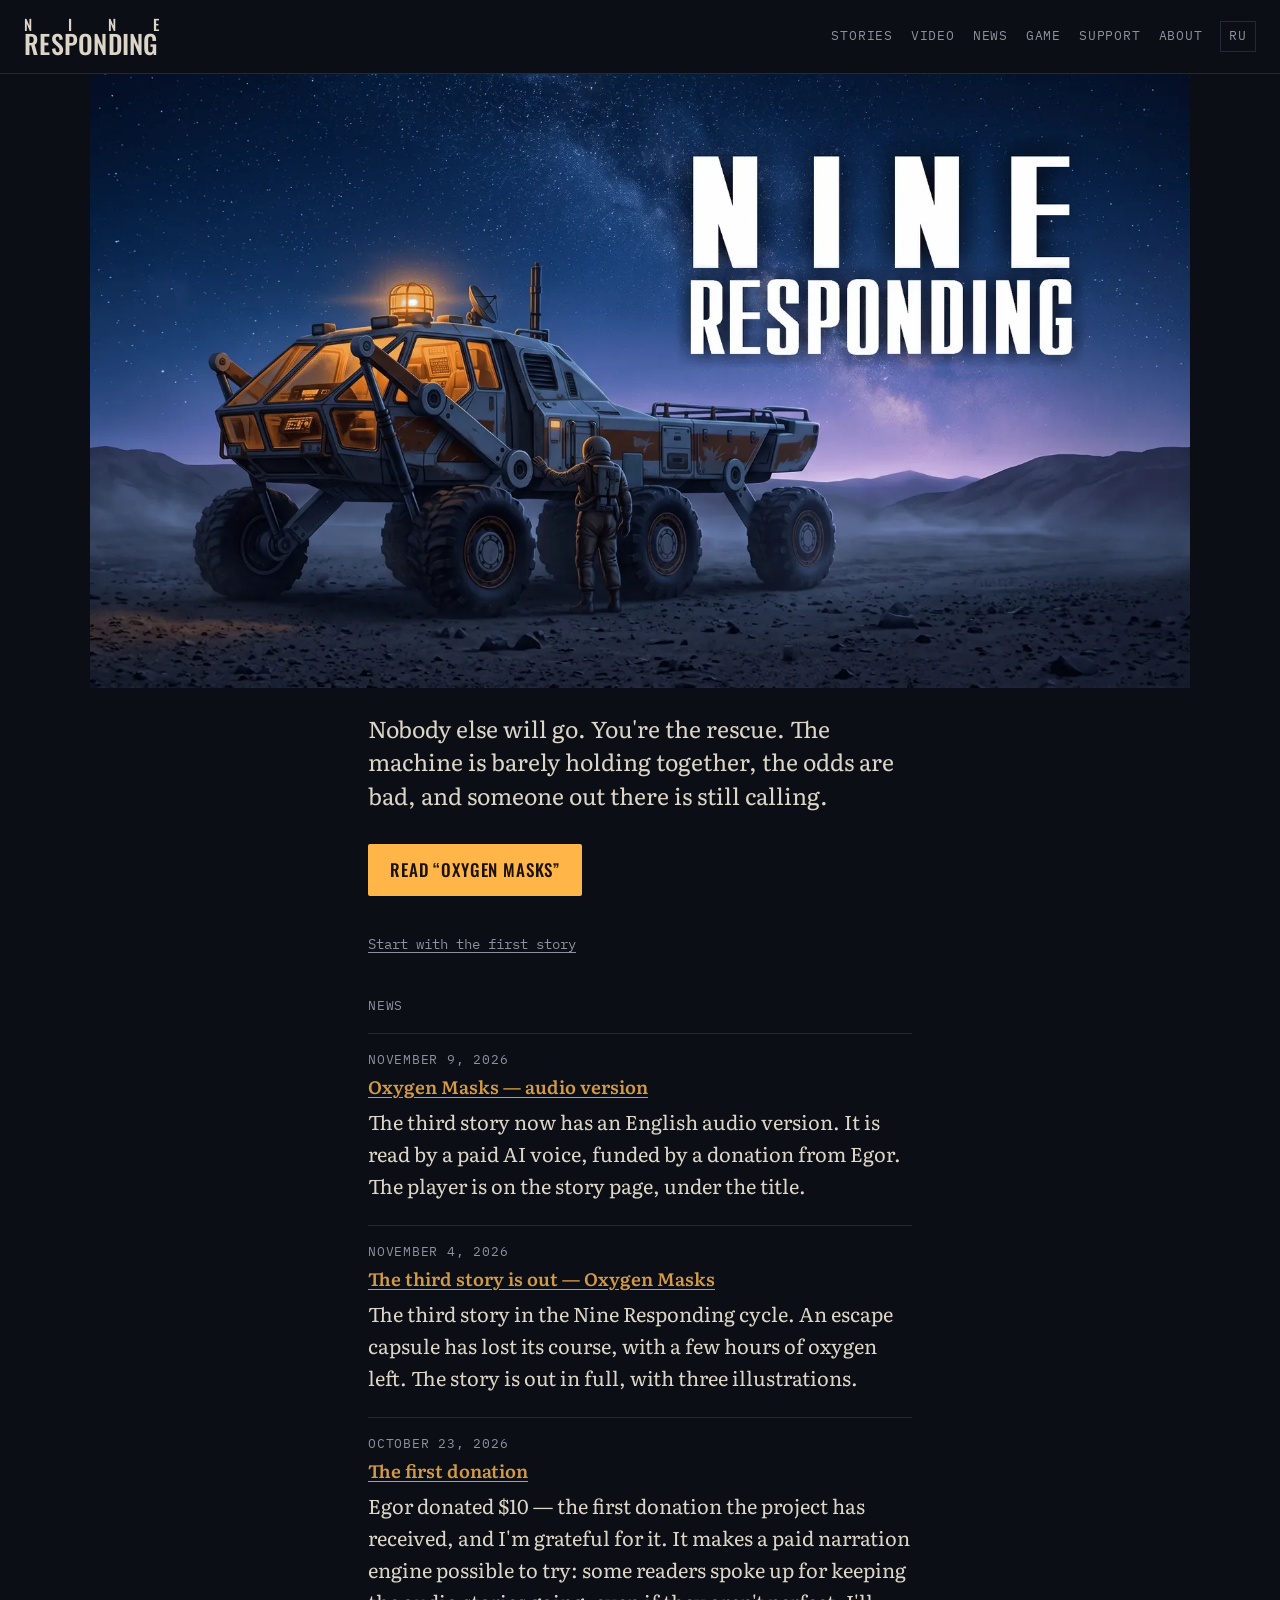
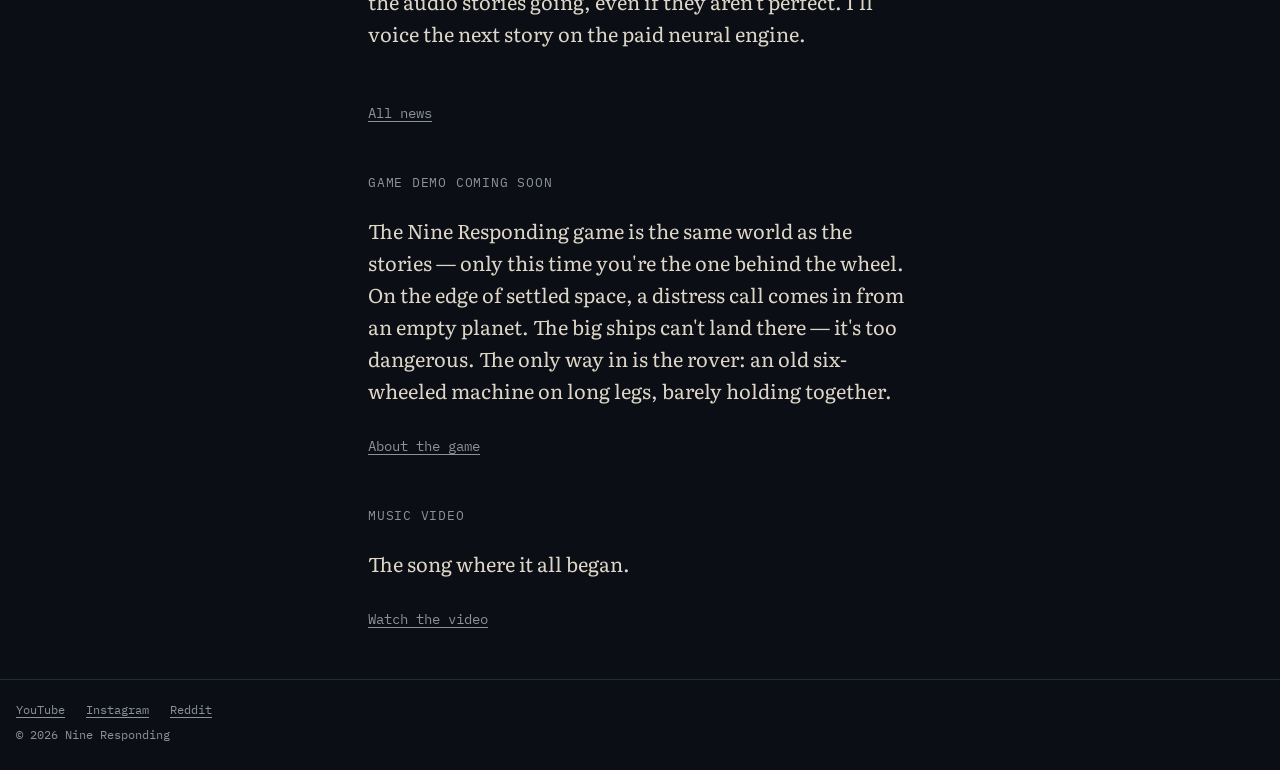
==== commit cbadf52b: "Сборка из 8d0a95a" ====
--- a/index.html
+++ b/index.html
@@ -30,7 +30,7 @@
 <main id="main">
 <section class="hero"><img class="hero-art" src="/assets/key-art-draft-800.webp" srcset="/assets/key-art-draft-800.webp 800w, /assets/key-art-draft-1600.webp 1600w" sizes="(min-width: 1100px) 1100px, 100vw" width="1600" height="893" alt="A six-wheeled rover with an amber beacon and a person in a spacesuit on a night plain under a starry sky" fetchpriority="high"><div class="hero-text wrap"><p class="logline">Nobody else will go. You&#x27;re the rescue. The machine is barely holding together, the odds are bad, and someone out there is still calling.</p><a class="btn btn-primary" href="/stories/03-oxygen-masks/">Read “Oxygen Masks”</a><p><a class="quiet" href="/stories/01-rover-graveyard/">Start with the first story</a></p></div></section>
 
-<section class="wrap block"><h2 class="label">News</h2><ul class="news"><li><p class="meta">November 4, 2026</p><h3><a href="/stories/03-oxygen-masks/">The third story is out — Oxygen Masks</a></h3><p>The third story in the Nine Responding cycle. An escape capsule has lost its course, with a few hours of oxygen left. The story is out in full, with three illustrations.</p></li><li><p class="meta">October 23, 2026</p><h3><a href="/support/">The first donation</a></h3><p>Egor donated $10 — the first donation the project has received, and I'm grateful for it. It makes a paid narration engine possible to try: some readers spoke up for keeping the audio stories going, even if they aren't perfect. I'll voice the next story on the paid neural engine.</p></li><li><p class="meta">October 20, 2026</p><h3><a href="https://www.reddit.com/r/NineResponding/comments/1xal564/audio_for_packet_age_is_up_and_its_the_last_one/">Packet Age now has an English audio version</a></h3><p>The second story now has an English audio version — the player is at the top of the story page. Both stories so far are read by a neural voice, and some stresses and intonations land wrong. Besides, your e-reader or browser can read any page aloud on its own, so a machine reading adds little. This is the last one: from story 03 on, the stories come out as text, and if readers want the cycle read by a human narrator, a fundraiser will open for it. The question is open on r/NineResponding.</p></li></ul><p><a class="quiet" href="/news/">All news</a></p></section>
+<section class="wrap block"><h2 class="label">News</h2><ul class="news"><li><p class="meta">November 9, 2026</p><h3><a href="/stories/03-oxygen-masks/">Oxygen Masks — audio version</a></h3><p>The third story now has an English audio version. It is read by a paid AI voice, funded by a donation from Egor. The player is on the story page, under the title.</p></li><li><p class="meta">November 4, 2026</p><h3><a href="/stories/03-oxygen-masks/">The third story is out — Oxygen Masks</a></h3><p>The third story in the Nine Responding cycle. An escape capsule has lost its course, with a few hours of oxygen left. The story is out in full, with three illustrations.</p></li><li><p class="meta">October 23, 2026</p><h3><a href="/support/">The first donation</a></h3><p>Egor donated $10 — the first donation the project has received, and I'm grateful for it. It makes a paid narration engine possible to try: some readers spoke up for keeping the audio stories going, even if they aren't perfect. I'll voice the next story on the paid neural engine.</p></li></ul><p><a class="quiet" href="/news/">All news</a></p></section>
 <section class="wrap block"><h2 class="label">Game demo coming soon</h2><p>The Nine Responding game is the same world as the stories — only this time you're the one behind the wheel. On the edge of settled space, a distress call comes in from an empty planet. The big ships can't land there — it's too dangerous. The only way in is the rover: an old six-wheeled machine on long legs, barely holding together.</p><p><a class="quiet" href="/game/">About the game</a></p></section>
 <section class="wrap block"><h2 class="label">Music video</h2><p>The song where it all began.</p><p><a class="quiet" href="/video/">Watch the video</a></p></section>
 </main>
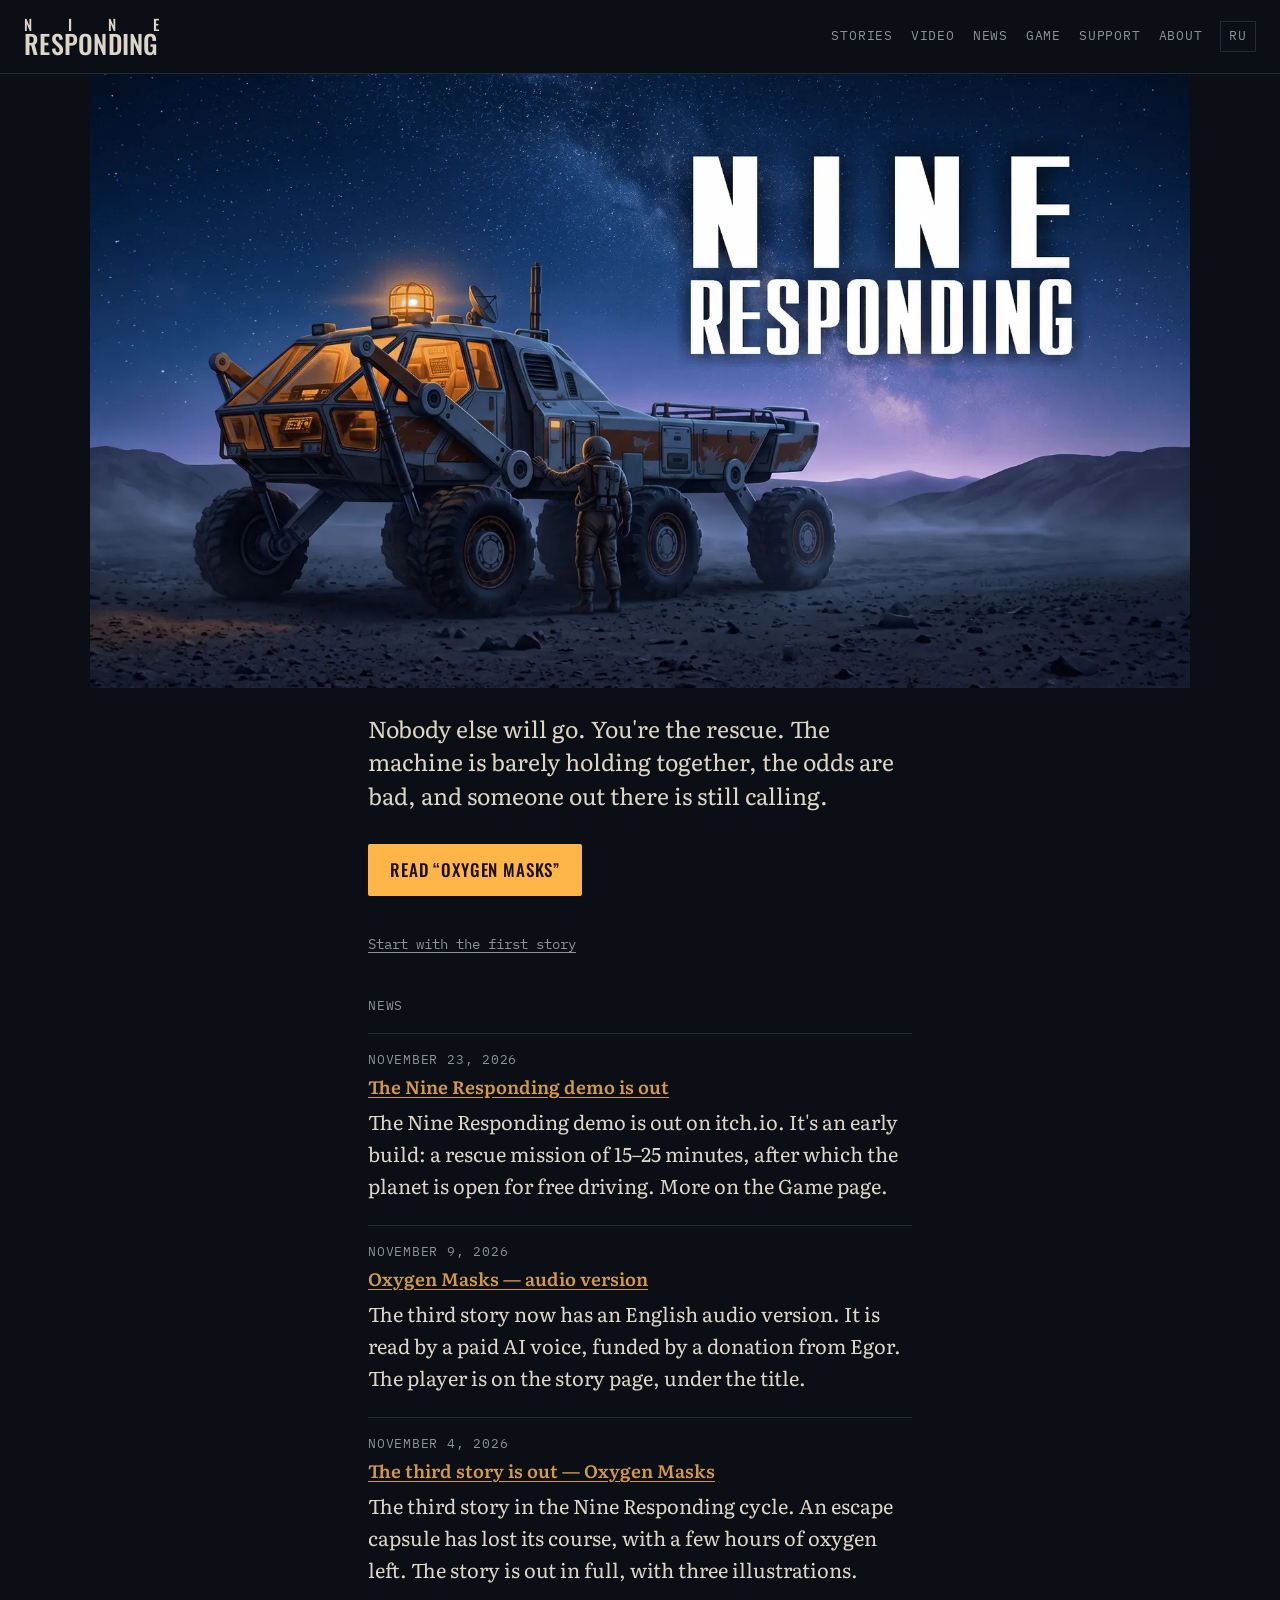
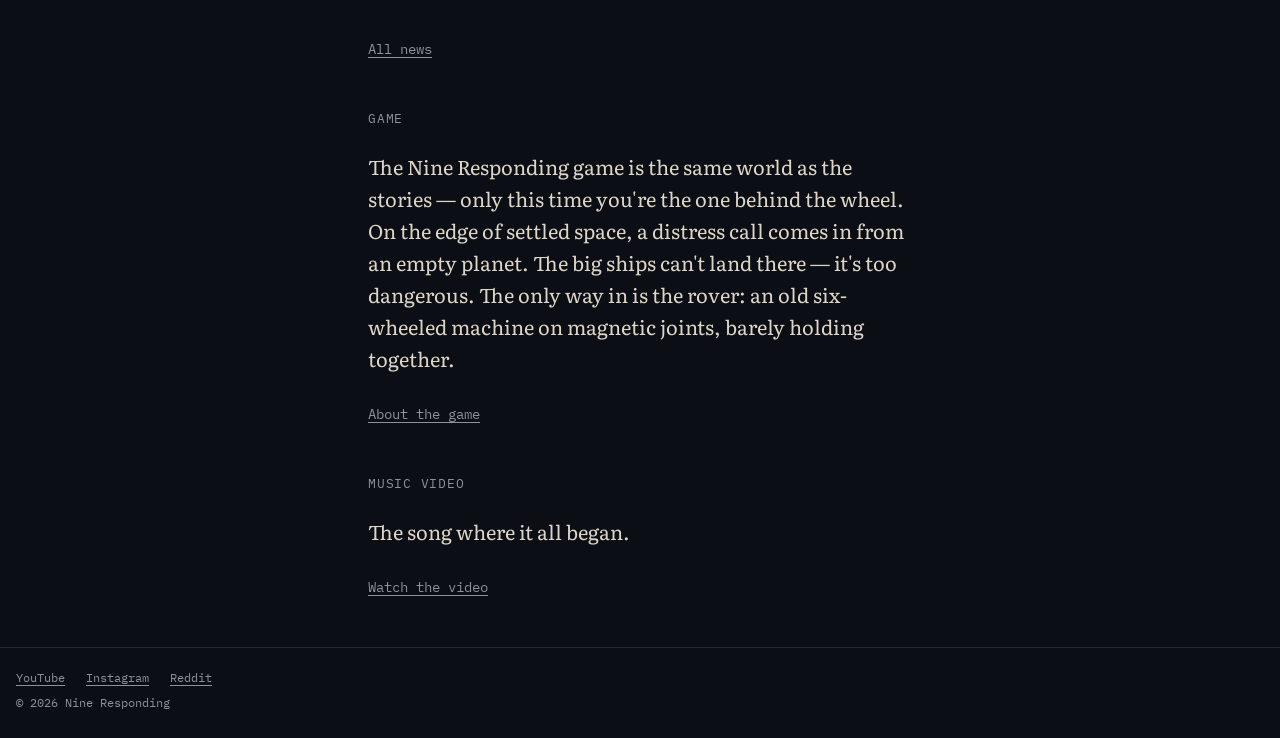
==== commit 905cdd75: "Сборка из c0eea9e" ====
--- a/index.html
+++ b/index.html
@@ -15,7 +15,7 @@
 <link rel="icon" href="/favicon-32.png" type="image/png" sizes="32x32">
 <link rel="apple-touch-icon" href="/apple-touch-icon.png">
 <link rel="preload" href="/fonts/literata-cyrillic-400-normal.woff2" as="font" type="font/woff2" crossorigin>
-<link rel="stylesheet" href="/style.css?v=d3aee0e0">
+<link rel="stylesheet" href="/style.css?v=217d9ea8">
 <script src="/site.js?v=2325789d" defer></script>
 </head>
 <body>
@@ -30,8 +30,8 @@
 <main id="main">
 <section class="hero"><img class="hero-art" src="/assets/key-art-draft-800.webp" srcset="/assets/key-art-draft-800.webp 800w, /assets/key-art-draft-1600.webp 1600w" sizes="(min-width: 1100px) 1100px, 100vw" width="1600" height="893" alt="A six-wheeled rover with an amber beacon and a person in a spacesuit on a night plain under a starry sky" fetchpriority="high"><div class="hero-text wrap"><p class="logline">Nobody else will go. You&#x27;re the rescue. The machine is barely holding together, the odds are bad, and someone out there is still calling.</p><a class="btn btn-primary" href="/stories/03-oxygen-masks/">Read “Oxygen Masks”</a><p><a class="quiet" href="/stories/01-rover-graveyard/">Start with the first story</a></p></div></section>
 
-<section class="wrap block"><h2 class="label">News</h2><ul class="news"><li><p class="meta">November 9, 2026</p><h3><a href="/stories/03-oxygen-masks/">Oxygen Masks — audio version</a></h3><p>The third story now has an English audio version. It is read by a paid AI voice, funded by a donation from Egor. The player is on the story page, under the title.</p></li><li><p class="meta">November 4, 2026</p><h3><a href="/stories/03-oxygen-masks/">The third story is out — Oxygen Masks</a></h3><p>The third story in the Nine Responding cycle. An escape capsule has lost its course, with a few hours of oxygen left. The story is out in full, with three illustrations.</p></li><li><p class="meta">October 23, 2026</p><h3><a href="/support/">The first donation</a></h3><p>Egor donated $10 — the first donation the project has received, and I'm grateful for it. It makes a paid narration engine possible to try: some readers spoke up for keeping the audio stories going, even if they aren't perfect. I'll voice the next story on the paid neural engine.</p></li></ul><p><a class="quiet" href="/news/">All news</a></p></section>
-<section class="wrap block"><h2 class="label">Game demo coming soon</h2><p>The Nine Responding game is the same world as the stories — only this time you're the one behind the wheel. On the edge of settled space, a distress call comes in from an empty planet. The big ships can't land there — it's too dangerous. The only way in is the rover: an old six-wheeled machine on long legs, barely holding together.</p><p><a class="quiet" href="/game/">About the game</a></p></section>
+<section class="wrap block"><h2 class="label">News</h2><ul class="news"><li><p class="meta">November 23, 2026</p><h3><a href="https://slowcontact.itch.io/nineresponding">The Nine Responding demo is out</a></h3><p>The Nine Responding demo is out on itch.io. It's an early build: a rescue mission of 15–25 minutes, after which the planet is open for free driving. More on the Game page.</p></li><li><p class="meta">November 9, 2026</p><h3><a href="/stories/03-oxygen-masks/">Oxygen Masks — audio version</a></h3><p>The third story now has an English audio version. It is read by a paid AI voice, funded by a donation from Egor. The player is on the story page, under the title.</p></li><li><p class="meta">November 4, 2026</p><h3><a href="/stories/03-oxygen-masks/">The third story is out — Oxygen Masks</a></h3><p>The third story in the Nine Responding cycle. An escape capsule has lost its course, with a few hours of oxygen left. The story is out in full, with three illustrations.</p></li></ul><p><a class="quiet" href="/news/">All news</a></p></section>
+<section class="wrap block"><h2 class="label">Game</h2><p>The Nine Responding game is the same world as the stories — only this time you're the one behind the wheel. On the edge of settled space, a distress call comes in from an empty planet. The big ships can't land there — it's too dangerous. The only way in is the rover: an old six-wheeled machine on magnetic joints, barely holding together.</p><p><a class="quiet" href="/game/">About the game</a></p></section>
 <section class="wrap block"><h2 class="label">Music video</h2><p>The song where it all began.</p><p><a class="quiet" href="/video/">Watch the video</a></p></section>
 </main>
 <footer class="site-footer">
--- a/style.css
+++ b/style.css
@@ -102,6 +102,10 @@
 .btn-primary:hover { background: #ffc66e; color: var(--on-amber); }
 .btn-secondary { border: 1px solid var(--amber-dim); color: var(--amber-dim); }
 .btn-secondary:hover { border-color: var(--amber); color: var(--amber); }
+.cta-demo { display: none; }
+.from-demo .cta-demo { display: block; }
+.from-demo .cta-default { display: none; }
+.quiet-row { display: flex; flex-wrap: wrap; gap: 8px 24px; justify-content: center; margin: 16px 0 0; }
 .quiet { font-family: var(--mono); font-size: 14px; color: var(--muted); }
 
 /* главная */
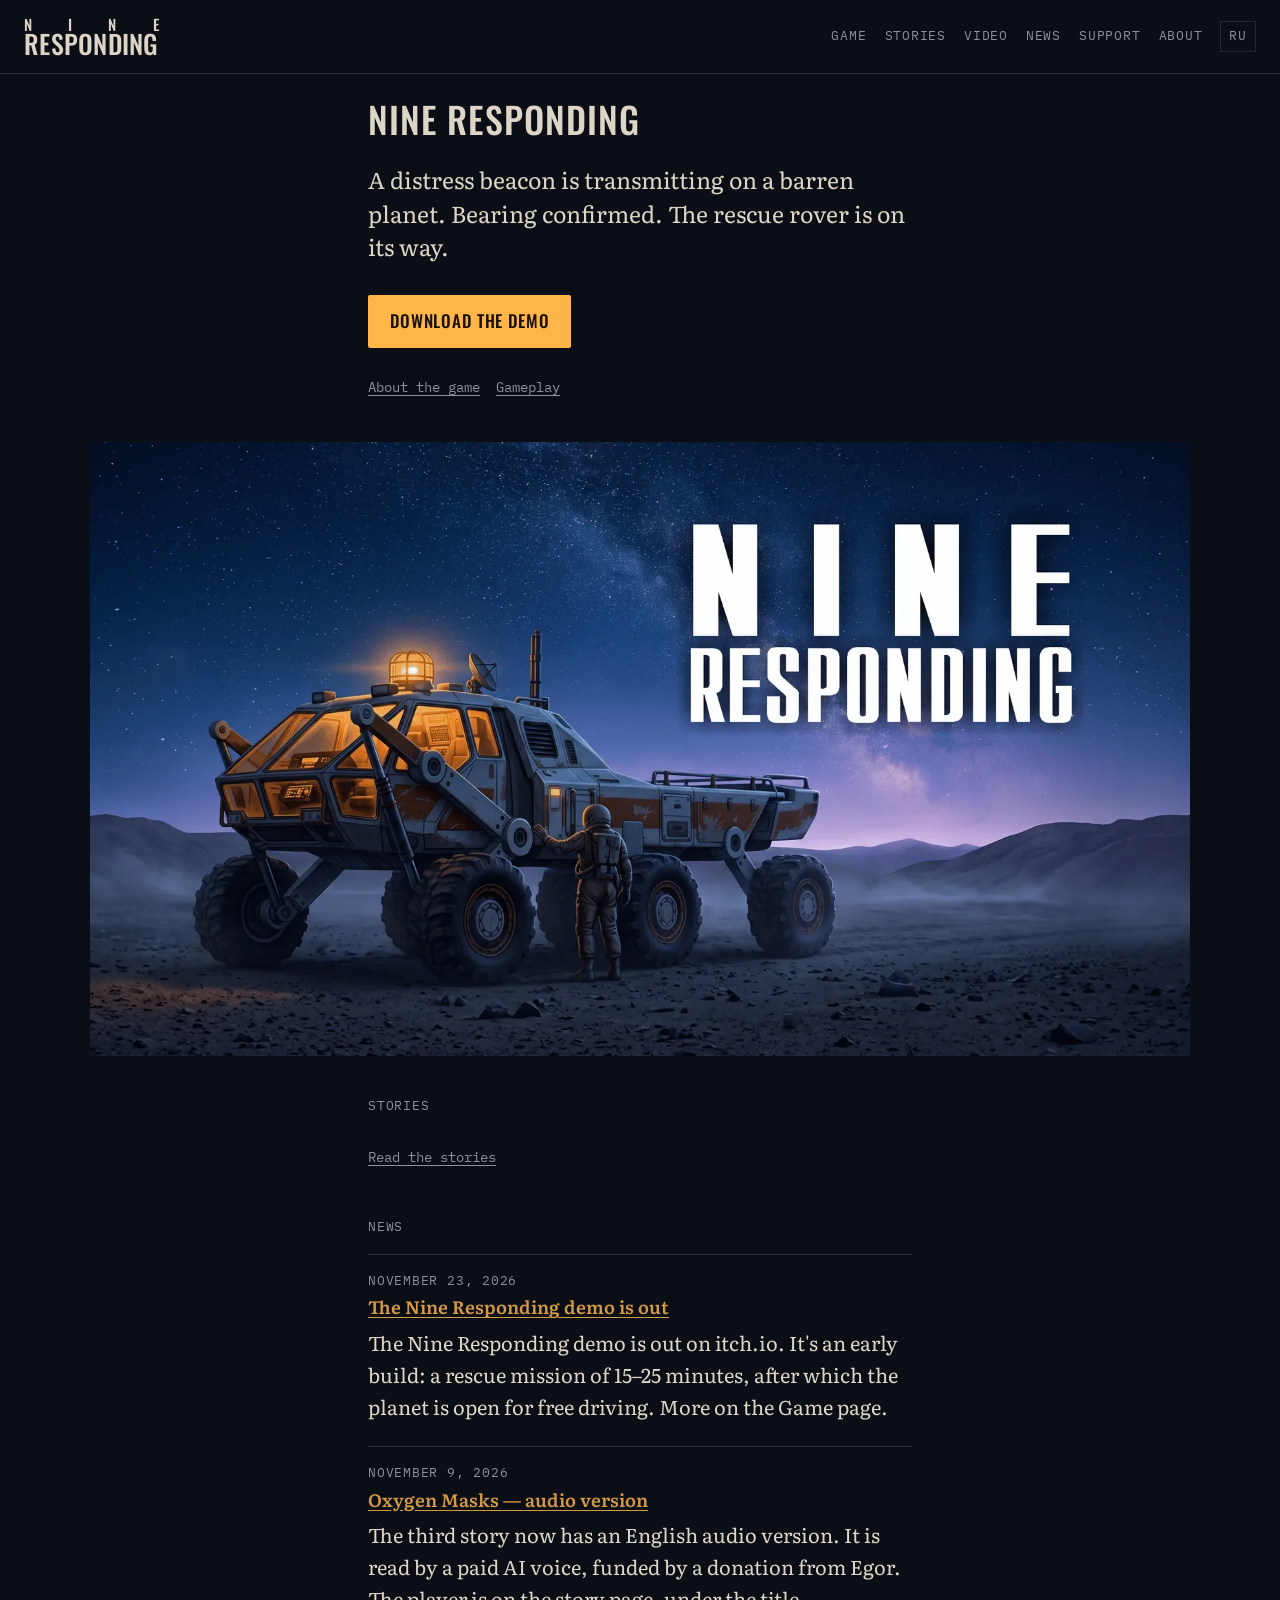
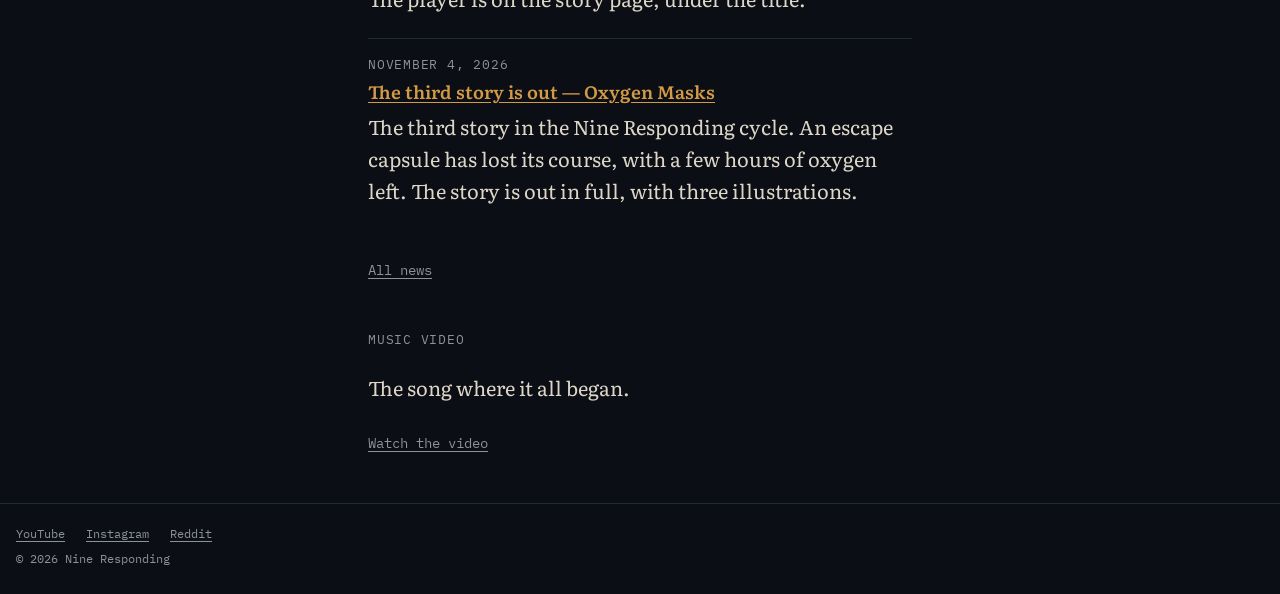
==== commit 042c4359: "Сборка из 2fee624" ====
--- a/index.html
+++ b/index.html
@@ -4,9 +4,9 @@
 <meta charset="utf-8">
 <meta name="viewport" content="width=device-width, initial-scale=1">
 <title>Nine Responding</title>
-<meta name="description" content="Nobody else will go. You&#x27;re the rescue. The machine is barely holding together, the odds are bad, and someone out there is still calling.">
+<meta name="description" content="A distress beacon is transmitting on a barren planet. Bearing confirmed. The rescue rover is on its way.">
 <meta property="og:title" content="Nine Responding">
-<meta property="og:description" content="Nobody else will go. You&#x27;re the rescue. The machine is barely holding together, the odds are bad, and someone out there is still calling.">
+<meta property="og:description" content="A distress beacon is transmitting on a barren planet. Bearing confirmed. The rescue rover is on its way.">
 <meta property="og:type" content="website">
 <script type="module" src="https://static.cloudflareinsights.com/beacon.min.js" data-cf-beacon='{"token": "5e5eaa38a6b947d298959b87df65c44a"}'></script>
 <link rel="canonical" href="https://nineresponding.com/">
@@ -15,7 +15,7 @@
 <link rel="icon" href="/favicon-32.png" type="image/png" sizes="32x32">
 <link rel="apple-touch-icon" href="/apple-touch-icon.png">
 <link rel="preload" href="/fonts/literata-cyrillic-400-normal.woff2" as="font" type="font/woff2" crossorigin>
-<link rel="stylesheet" href="/style.css?v=217d9ea8">
+<link rel="stylesheet" href="/style.css?v=fa2eb5e4">
 <script src="/site.js?v=2325789d" defer></script>
 </head>
 <body>
@@ -25,13 +25,12 @@
     <span class="logo-top" aria-hidden="true"><span>N</span><span>I</span><span>N</span><span>E</span></span>
     <span class="logo-bottom" aria-hidden="true">RESPONDING</span>
   </a>
-  <nav class="site-nav"><a href="/stories/">Stories</a><a href="/video/">Video</a><a href="/news/">News</a><a href="/game/">Game</a><a href="/support/">Support</a><a href="/about/">About</a><a class="lang" href="https://9resp.ru/" hreflang="ru" aria-label="Русская версия">RU</a></nav>
+  <nav class="site-nav"><a href="/game/">Game</a><a href="/stories/">Stories</a><a href="/video/">Video</a><a href="/news/">News</a><a href="/support/">Support</a><a href="/about/">About</a><a class="lang" href="https://9resp.ru/" hreflang="ru" aria-label="Русская версия">RU</a></nav>
 </header>
 <main id="main">
-<section class="hero"><img class="hero-art" src="/assets/key-art-draft-800.webp" srcset="/assets/key-art-draft-800.webp 800w, /assets/key-art-draft-1600.webp 1600w" sizes="(min-width: 1100px) 1100px, 100vw" width="1600" height="893" alt="A six-wheeled rover with an amber beacon and a person in a spacesuit on a night plain under a starry sky" fetchpriority="high"><div class="hero-text wrap"><p class="logline">Nobody else will go. You&#x27;re the rescue. The machine is barely holding together, the odds are bad, and someone out there is still calling.</p><a class="btn btn-primary" href="/stories/03-oxygen-masks/">Read “Oxygen Masks”</a><p><a class="quiet" href="/stories/01-rover-graveyard/">Start with the first story</a></p></div></section>
-
+<section class="hero"><div class="hero-text wrap"><h1 class="page-title">Nine Responding</h1><p class="logline">A distress beacon is transmitting on a barren planet. Bearing confirmed. The rescue rover is on its way.</p><a class="btn btn-primary" href="https://slowcontact.itch.io/nineresponding" rel="noopener" target="_blank">Download the demo</a><p class="hero-links"><a class="quiet" href="/game/">About the game</a> <a class="quiet" href="/game/#gameplay">Gameplay</a></p></div><img class="hero-art" src="/assets/key-art-draft-800.webp" srcset="/assets/key-art-draft-800.webp 800w, /assets/key-art-draft-1600.webp 1600w" sizes="(min-width: 1100px) 1100px, 100vw" width="1600" height="893" alt="A six-wheeled rover with an amber beacon and a person in a spacesuit on a night plain under a starry sky" fetchpriority="high"></section>
+<section class="wrap block"><h2 class="label">Stories</h2><p><a class="quiet" href="/stories/">Read the stories</a></p></section>
 <section class="wrap block"><h2 class="label">News</h2><ul class="news"><li><p class="meta">November 23, 2026</p><h3><a href="https://slowcontact.itch.io/nineresponding">The Nine Responding demo is out</a></h3><p>The Nine Responding demo is out on itch.io. It's an early build: a rescue mission of 15–25 minutes, after which the planet is open for free driving. More on the Game page.</p></li><li><p class="meta">November 9, 2026</p><h3><a href="/stories/03-oxygen-masks/">Oxygen Masks — audio version</a></h3><p>The third story now has an English audio version. It is read by a paid AI voice, funded by a donation from Egor. The player is on the story page, under the title.</p></li><li><p class="meta">November 4, 2026</p><h3><a href="/stories/03-oxygen-masks/">The third story is out — Oxygen Masks</a></h3><p>The third story in the Nine Responding cycle. An escape capsule has lost its course, with a few hours of oxygen left. The story is out in full, with three illustrations.</p></li></ul><p><a class="quiet" href="/news/">All news</a></p></section>
-<section class="wrap block"><h2 class="label">Game</h2><p>The Nine Responding game is the same world as the stories — only this time you're the one behind the wheel. On the edge of settled space, a distress call comes in from an empty planet. The big ships can't land there — it's too dangerous. The only way in is the rover: an old six-wheeled machine on magnetic joints, barely holding together.</p><p><a class="quiet" href="/game/">About the game</a></p></section>
 <section class="wrap block"><h2 class="label">Music video</h2><p>The song where it all began.</p><p><a class="quiet" href="/video/">Watch the video</a></p></section>
 </main>
 <footer class="site-footer">
--- a/style.css
+++ b/style.css
@@ -111,7 +111,9 @@
 /* главная */
 .hero { margin-bottom: 40px; }
 .hero-art { width: 100%; max-width: 1100px; margin: 0 auto; }
-.hero-text { padding-top: 24px; }
+.hero-text { padding-block: 24px; }
+.hero-text .page-title { margin-top: 0; }
+.hero-links { display: flex; flex-wrap: wrap; gap: 8px 16px; }
 .logline { font-size: 21px; line-height: 1.45; margin: 0 0 24px; }
 .block { margin-bottom: 48px; }
 
@@ -236,3 +238,5 @@
 .wallet-qr { width: 160px; height: 160px; margin-top: 8px; border-radius: 2px; }
 .new-mark { color: var(--amber); }
 .cards + .next-story { border-top: 1px solid var(--line); padding-top: 20px; margin-top: 0; }
+.itch-widget { margin: 40px 0 8px; }
+.itch-widget iframe { display: block; width: 552px; max-width: 100%; height: 167px; border: 0; }
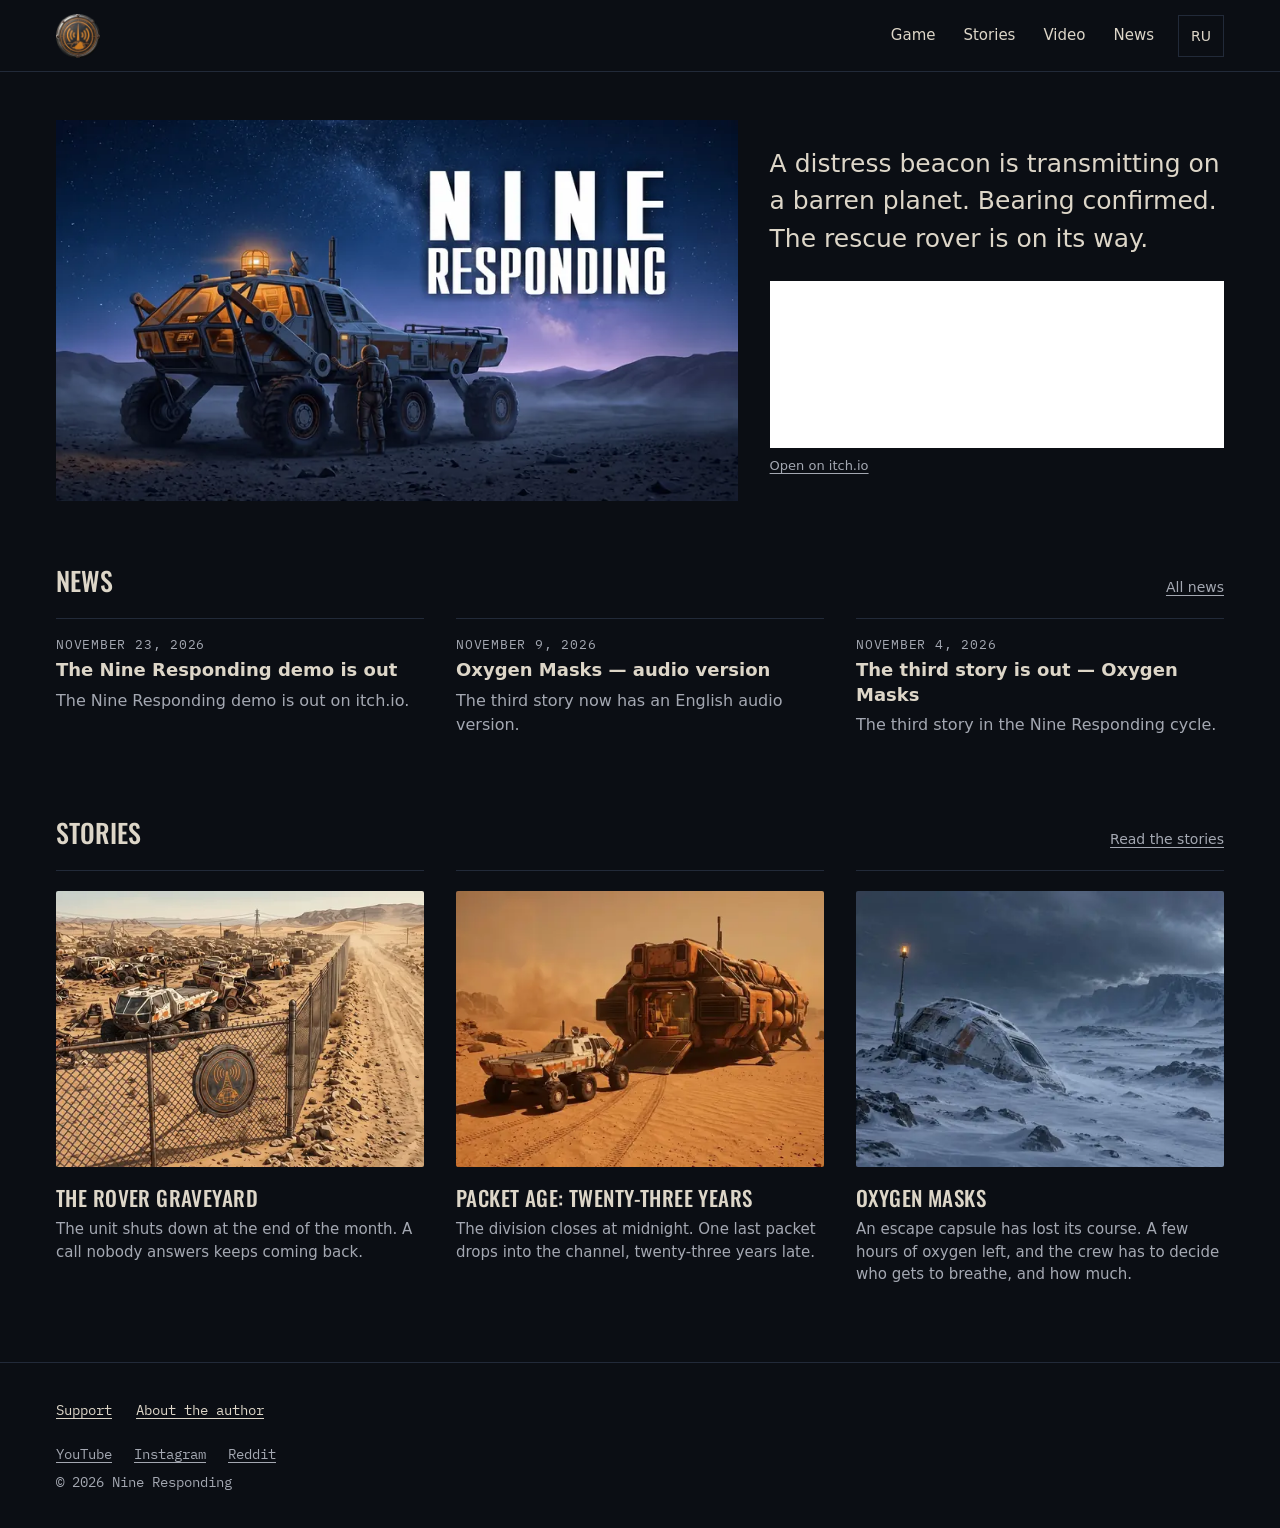
==== commit 2bb84f55: "Сборка из 808c46e" ====
--- a/index.html
+++ b/index.html
@@ -15,25 +15,26 @@
 <link rel="icon" href="/favicon-32.png" type="image/png" sizes="32x32">
 <link rel="apple-touch-icon" href="/apple-touch-icon.png">
 <link rel="preload" href="/fonts/literata-cyrillic-400-normal.woff2" as="font" type="font/woff2" crossorigin>
-<link rel="stylesheet" href="/style.css?v=fa2eb5e4">
-<script src="/site.js?v=2325789d" defer></script>
+<link rel="stylesheet" href="/style.css?v=9d5e55bd">
+<script src="/site.js?v=8b418f90" defer></script>
 </head>
 <body>
 <a class="skip" href="#main">Skip to content</a>
 <header class="site-header">
   <a class="logo" href="/" aria-label="Nine Responding">
-    <span class="logo-top" aria-hidden="true"><span>N</span><span>I</span><span>N</span><span>E</span></span>
-    <span class="logo-bottom" aria-hidden="true">RESPONDING</span>
+    <img src="/assets/emblem-mark.webp" width="48" height="48" alt="">
   </a>
-  <nav class="site-nav"><a href="/game/">Game</a><a href="/stories/">Stories</a><a href="/video/">Video</a><a href="/news/">News</a><a href="/support/">Support</a><a href="/about/">About</a><a class="lang" href="https://9resp.ru/" hreflang="ru" aria-label="Русская версия">RU</a></nav>
+  <button class="menu-toggle" type="button" aria-expanded="false" aria-controls="site-nav" hidden>Menu</button>
+  <nav class="site-nav" id="site-nav" aria-label="Menu"><a href="/game/">Game</a><a href="/stories/">Stories</a><a href="/video/">Video</a><a href="/news/">News</a></nav>
+  <a class="lang" href="https://9resp.ru/" hreflang="ru" aria-label="Русская версия">RU</a>
 </header>
 <main id="main">
-<section class="hero"><div class="hero-text wrap"><h1 class="page-title">Nine Responding</h1><p class="logline">A distress beacon is transmitting on a barren planet. Bearing confirmed. The rescue rover is on its way.</p><a class="btn btn-primary" href="https://slowcontact.itch.io/nineresponding" rel="noopener" target="_blank">Download the demo</a><p class="hero-links"><a class="quiet" href="/game/">About the game</a> <a class="quiet" href="/game/#gameplay">Gameplay</a></p></div><img class="hero-art" src="/assets/key-art-draft-800.webp" srcset="/assets/key-art-draft-800.webp 800w, /assets/key-art-draft-1600.webp 1600w" sizes="(min-width: 1100px) 1100px, 100vw" width="1600" height="893" alt="A six-wheeled rover with an amber beacon and a person in a spacesuit on a night plain under a starry sky" fetchpriority="high"></section>
-<section class="wrap block"><h2 class="label">Stories</h2><p><a class="quiet" href="/stories/">Read the stories</a></p></section>
-<section class="wrap block"><h2 class="label">News</h2><ul class="news"><li><p class="meta">November 23, 2026</p><h3><a href="https://slowcontact.itch.io/nineresponding">The Nine Responding demo is out</a></h3><p>The Nine Responding demo is out on itch.io. It's an early build: a rescue mission of 15–25 minutes, after which the planet is open for free driving. More on the Game page.</p></li><li><p class="meta">November 9, 2026</p><h3><a href="/stories/03-oxygen-masks/">Oxygen Masks — audio version</a></h3><p>The third story now has an English audio version. It is read by a paid AI voice, funded by a donation from Egor. The player is on the story page, under the title.</p></li><li><p class="meta">November 4, 2026</p><h3><a href="/stories/03-oxygen-masks/">The third story is out — Oxygen Masks</a></h3><p>The third story in the Nine Responding cycle. An escape capsule has lost its course, with a few hours of oxygen left. The story is out in full, with three illustrations.</p></li></ul><p><a class="quiet" href="/news/">All news</a></p></section>
-<section class="wrap block"><h2 class="label">Music video</h2><p>The song where it all began.</p><p><a class="quiet" href="/video/">Watch the video</a></p></section>
+<section class="hero wide" aria-labelledby="home-title"><h1 class="visually-hidden" id="home-title">Nine Responding</h1><img class="hero-art" src="/assets/key-art-draft-800.webp" srcset="/assets/key-art-draft-800.webp 800w, /assets/key-art-draft-1600.webp 1600w" sizes="(min-width: 1000px) 60vw, 100vw" width="1600" height="893" alt="A six-wheeled rover with an amber beacon and a person in a spacesuit on a night plain under a starry sky" fetchpriority="high"><div class="hero-text"><p class="logline">A distress beacon is transmitting on a barren planet. Bearing confirmed. The rescue rover is on its way.</p><div class="itch-widget"><iframe src="https://itch.io/embed/5414124?bg_color=121824&amp;fg_color=ddd6c8&amp;link_color=b8741a&amp;border_color=222a39" width="552" height="167" title="Download the demo — itch.io"></iframe><a class="itch-fallback" href="https://slowcontact.itch.io/nineresponding" rel="noopener" target="_blank">Open on itch.io</a></div></div></section>
+<section class="wide home-section"><div class="section-heading"><h2>News</h2><a href="/news/">All news</a></div><ul class="news home-news"><li><p class="meta">November 23, 2026</p><h3><a href="/news/#news-2026-11-23-demo-out">The Nine Responding demo is out</a></h3><p class="news-summary">The Nine Responding demo is out on itch.io.</p></li><li><p class="meta">November 9, 2026</p><h3><a href="/news/#news-2026-11-09-oxygen-masks-audio">Oxygen Masks — audio version</a></h3><p class="news-summary">The third story now has an English audio version.</p></li><li><p class="meta">November 4, 2026</p><h3><a href="/news/#news-2026-11-04-third-story">The third story is out — Oxygen Masks</a></h3><p class="news-summary">The third story in the Nine Responding cycle.</p></li></ul></section>
+<section class="wide home-section"><div class="section-heading"><h2>Stories</h2><a href="/stories/">Read the stories</a></div><ul class="cards home-stories"><li class="card"><a href="/stories/01-rover-graveyard/"><img class="card-thumb" src="/assets/stories/01-rover-graveyard/thumb.webp" width="480" height="360" alt="" loading="lazy" decoding="async"><div class="card-text"><p class="meta">No.01 · read 17 min · listen 28 min</p><h3 class="card-title">The Rover Graveyard</h3><p class="card-summary">The unit shuts down at the end of the month. A call nobody answers keeps coming back.</p></div></a></li><li class="card"><a href="/stories/02-packet-age/"><img class="card-thumb" src="/assets/stories/02-packet-age/thumb.webp" width="480" height="360" alt="" loading="lazy" decoding="async"><div class="card-text"><p class="meta">No.02 · read 22 min · listen 34 min</p><h3 class="card-title">Packet Age: Twenty-Three Years</h3><p class="card-summary">The division closes at midnight. One last packet drops into the channel, twenty-three years late.</p></div></a></li><li class="card"><a href="/stories/03-oxygen-masks/"><img class="card-thumb" src="/assets/stories/03-oxygen-masks/thumb.webp" width="480" height="360" alt="" loading="lazy" decoding="async"><div class="card-text"><p class="meta">No.03 · read 28 min · listen 45 min</p><h3 class="card-title">Oxygen Masks</h3><p class="card-summary">An escape capsule has lost its course. A few hours of oxygen left, and the crew has to decide who gets to breathe, and how much.</p></div></a></li></ul></section>
 </main>
 <footer class="site-footer">
+  <div class="footer-links"><a href="/support/">Support</a><a href="/about/">About the author</a></div>
   <p class="socials"><a href="https://www.youtube.com/channel/UCDB4anseFL0eSQk6nNHwFkQ" rel="noopener" target="_blank">YouTube</a> <a href="https://www.instagram.com/nineresponding/" rel="noopener" target="_blank">Instagram</a> <a href="https://www.reddit.com/r/NineResponding/" rel="noopener" target="_blank">Reddit</a></p>
   <p>© 2026 Nine Responding</p>
 </footer>
--- a/style.css
+++ b/style.css
@@ -36,10 +36,11 @@
   --bg-raised: #121824;
   --line: #222a39;
   --text: #ddd6c8;
-  --muted: #8d919b;
+  --muted: #a4a8b2;
   --amber: #ffb547;
   --amber-dim: #d39a45;
   --on-amber: #1a1206;
+  --ui: system-ui, -apple-system, "Segoe UI", sans-serif;
   --read: "Literata", Georgia, serif;
   --display: "Oswald", "Arial Narrow", sans-serif;
   --mono: "IBM Plex Mono", ui-monospace, monospace;
@@ -71,19 +72,34 @@
 
 /* шапка */
 .site-header {
-  display: flex; flex-wrap: wrap; align-items: center; justify-content: space-between;
-  gap: 12px 20px; padding: 14px var(--gutter);
+  display: flex; align-items: center; flex-wrap: wrap; gap: 12px 24px;
+  min-height: 72px; padding: 12px max(var(--gutter), calc((100% - 1168px) / 2));
   border-bottom: 1px solid var(--line);
 }
-.logo { display: inline-flex; flex-direction: column; text-decoration: none; color: var(--text);
-  font-family: var(--display); font-weight: 500; text-transform: uppercase; line-height: .9; }
-.logo:hover { color: var(--amber); }
-.logo-top { display: flex; justify-content: space-between; font-size: 13px; }
-.logo-bottom { font-size: 22px; letter-spacing: .01em; }
-.site-nav { display: flex; flex-wrap: wrap; gap: 4px 18px; font: 400 13px/1.4 var(--mono); text-transform: uppercase; letter-spacing: .06em; }
-.site-nav a { color: var(--muted); text-decoration: none; padding: 6px 0; }
+.logo { display: block; flex: none; margin-right: auto; }
+.logo img { width: 44px; height: 44px; object-fit: contain; }
+.site-nav { display: flex; flex-wrap: wrap; gap: 8px 28px; font: 400 15px/1.4 var(--ui); }
+.site-nav a { color: var(--text); text-decoration: none; padding: 10px 0; }
 .site-nav a:hover, .site-nav a[aria-current] { color: var(--amber); }
-.site-nav .lang { border: 1px solid var(--line); padding: 5px 8px; }
+.lang, .menu-toggle {
+  color: var(--text); background: transparent; border: 1px solid var(--line);
+  font: 400 14px/1 var(--ui); padding: 13px 12px; text-decoration: none;
+}
+.menu-toggle { cursor: pointer; }
+.menu-toggle[hidden] { display: none; }
+.visually-hidden {
+  position: absolute; width: 1px; height: 1px; padding: 0; margin: -1px;
+  overflow: hidden; clip-path: inset(50%); white-space: nowrap; border: 0;
+}
+@media (max-width: 719px) {
+  .site-nav { width: 100%; order: 4; }
+  .menu-ready .site-nav { display: none; }
+  .menu-ready .site-nav.is-open { display: flex; flex-direction: column; gap: 0; }
+  .site-nav a { padding: 12px 0; }
+}
+@media (min-width: 720px) {
+  .menu-toggle { display: none; }
+}
 
 /* подписи-приборы */
 .meta, .label, .note, .caption, .next-date, .end-mark, .draft {
@@ -102,20 +118,43 @@
 .btn-primary:hover { background: #ffc66e; color: var(--on-amber); }
 .btn-secondary { border: 1px solid var(--amber-dim); color: var(--amber-dim); }
 .btn-secondary:hover { border-color: var(--amber); color: var(--amber); }
-.cta-demo { display: none; }
-.from-demo .cta-demo { display: block; }
-.from-demo .cta-default { display: none; }
 .quiet-row { display: flex; flex-wrap: wrap; gap: 8px 24px; justify-content: center; margin: 16px 0 0; }
 .quiet { font-family: var(--mono); font-size: 14px; color: var(--muted); }
 
 /* главная */
-.hero { margin-bottom: 40px; }
-.hero-art { width: 100%; max-width: 1100px; margin: 0 auto; }
-.hero-text { padding-block: 24px; }
-.hero-text .page-title { margin-top: 0; }
-.hero-links { display: flex; flex-wrap: wrap; gap: 8px 16px; }
-.logline { font-size: 21px; line-height: 1.45; margin: 0 0 24px; }
+.wide { width: 100%; max-width: 1200px; padding: 0 var(--gutter); margin-inline: auto; }
+.hero { display: grid; gap: 24px; padding-block: 24px 48px; align-items: center; }
+.hero-art { width: 100%; }
+.hero-text { min-width: 0; }
+.logline { font: 400 22px/1.5 var(--ui); margin: 0 0 24px; text-wrap: pretty; }
+.home-section { margin-bottom: 56px; font: 400 17px/1.5 var(--ui); }
+.section-heading { display: flex; justify-content: space-between; align-items: baseline; gap: 24px; margin-bottom: 20px; }
+.section-heading h2 { font: 500 26px/1.2 var(--display); text-transform: uppercase; margin: 0; }
+.section-heading > a { color: var(--muted); font-size: 14px; }
+.home-news { display: grid; gap: 16px 32px; }
+.news.home-news h3 { font-family: var(--ui); }
+.home-news h3 a { color: var(--text); text-decoration: none; }
+.home-news h3 a:hover { color: var(--amber); }
+.home-news .news-summary { color: var(--muted); font-size: 16px; }
+.home-stories .card-title { font-size: 21px; }
+.home-stories .card-summary { font-size: 15px; }
+@media (max-width: 719px) { .home-stories .card-summary { display: none; } }
+.home-stories .card .meta { display: none; }
+.home-stories .card-thumb { width: 100px; height: 75px; }
 .block { margin-bottom: 48px; }
+@media (min-width: 720px) {
+  .home-news, .home-stories { display: grid; grid-template-columns: repeat(3, minmax(0, 1fr)); gap: 32px; }
+  .home-stories .card a { display: block; }
+  .home-stories .card-thumb { width: 100%; height: auto; aspect-ratio: 4 / 3; margin-bottom: 18px; }
+}
+@media (min-width: 720px) and (max-width: 999px) {
+  .hero-art { max-width: 560px; margin-inline: auto; }
+  .hero-text { width: 100%; max-width: 552px; margin-inline: auto; }
+}
+@media (min-width: 1000px) {
+  .hero { grid-template-columns: minmax(0, 3fr) minmax(0, 2fr); gap: 32px; padding-block: 48px 64px; }
+  .hero .logline { font-size: 25px; }
+}
 
 /* списки */
 .page-title { font: 500 30px/1.15 var(--display); text-transform: uppercase; letter-spacing: .03em; margin: 32px 0 24px; }
@@ -164,6 +203,8 @@
 
 /* подвал */
 .site-footer { border-top: 1px solid var(--line); padding: 20px var(--gutter); font: 400 12px/1.6 var(--mono); color: var(--muted); }
+.footer-links { display: flex; flex-wrap: wrap; gap: 8px 24px; margin-bottom: 14px; }
+.footer-links a { color: var(--text); padding-block: 8px; }
 .site-footer p { margin: 0 0 6px; }
 .socials a { margin-right: 14px; color: var(--muted); }
 .socials:empty { display: none; }
@@ -171,13 +212,10 @@
 @media (min-width: 640px) {
   body { font-size: 19px; }
   .btn { display: inline-block; }
-  .logo-top { font-size: 15px; }
-  .logo-bottom { font-size: 26px; }
   .story-title { font-size: 44px; }
   .page-title { font-size: 36px; }
   .logline { font-size: 23px; }
   .card-thumb { width: 160px; height: 120px; }
-  .site-header { padding: 18px 24px; }
 }
 
 @media (min-width: 1000px) {
@@ -220,6 +258,8 @@
 
 /* клип и страница игры */
 .clip .video { margin-top: 24px; }
+.game { max-width: 760px; font-family: var(--ui); padding-bottom: 48px; }
+.game .lead { max-width: 36rem; }
 .game p { margin: 0 0 1em; }
 .game .btn { margin-top: 24px; }
 .game .clip { margin: 32px 0; }
@@ -238,5 +278,11 @@
 .wallet-qr { width: 160px; height: 160px; margin-top: 8px; border-radius: 2px; }
 .new-mark { color: var(--amber); }
 .cards + .next-story { border-top: 1px solid var(--line); padding-top: 20px; margin-top: 0; }
-.itch-widget { margin: 40px 0 8px; }
+.itch-widget { margin: 24px 0; }
 .itch-widget iframe { display: block; width: 552px; max-width: 100%; height: 167px; border: 0; }
+
+.itch-fallback { display: block; margin-top: 8px; color: var(--muted); font: 400 13px/1.5 var(--ui); }
+.hero .itch-widget { margin-bottom: 0; }
+.game .demo-follow { display: none; margin: 16px 0; }
+.from-demo .game .demo-follow { display: block; }
+.site-footer { padding: 28px max(var(--gutter), calc((100% - 1168px) / 2)); font-size: 14px; }
